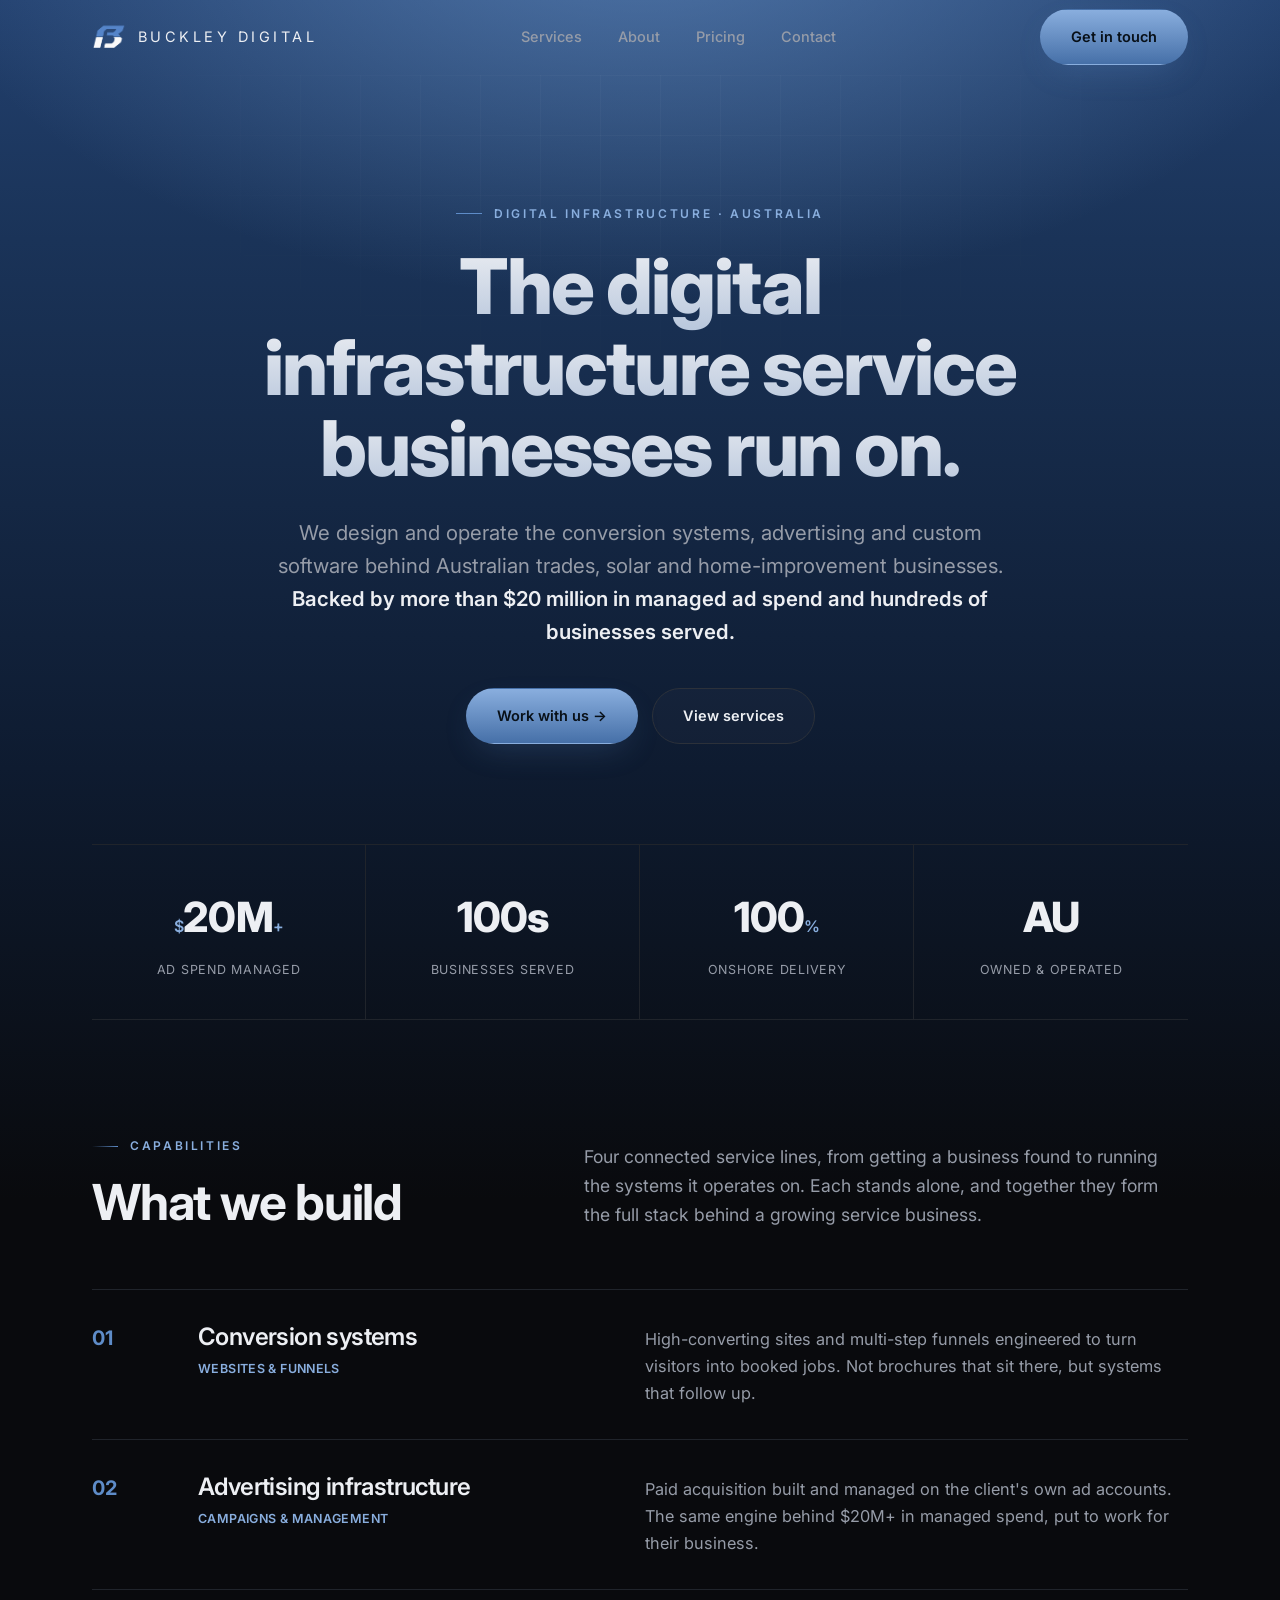
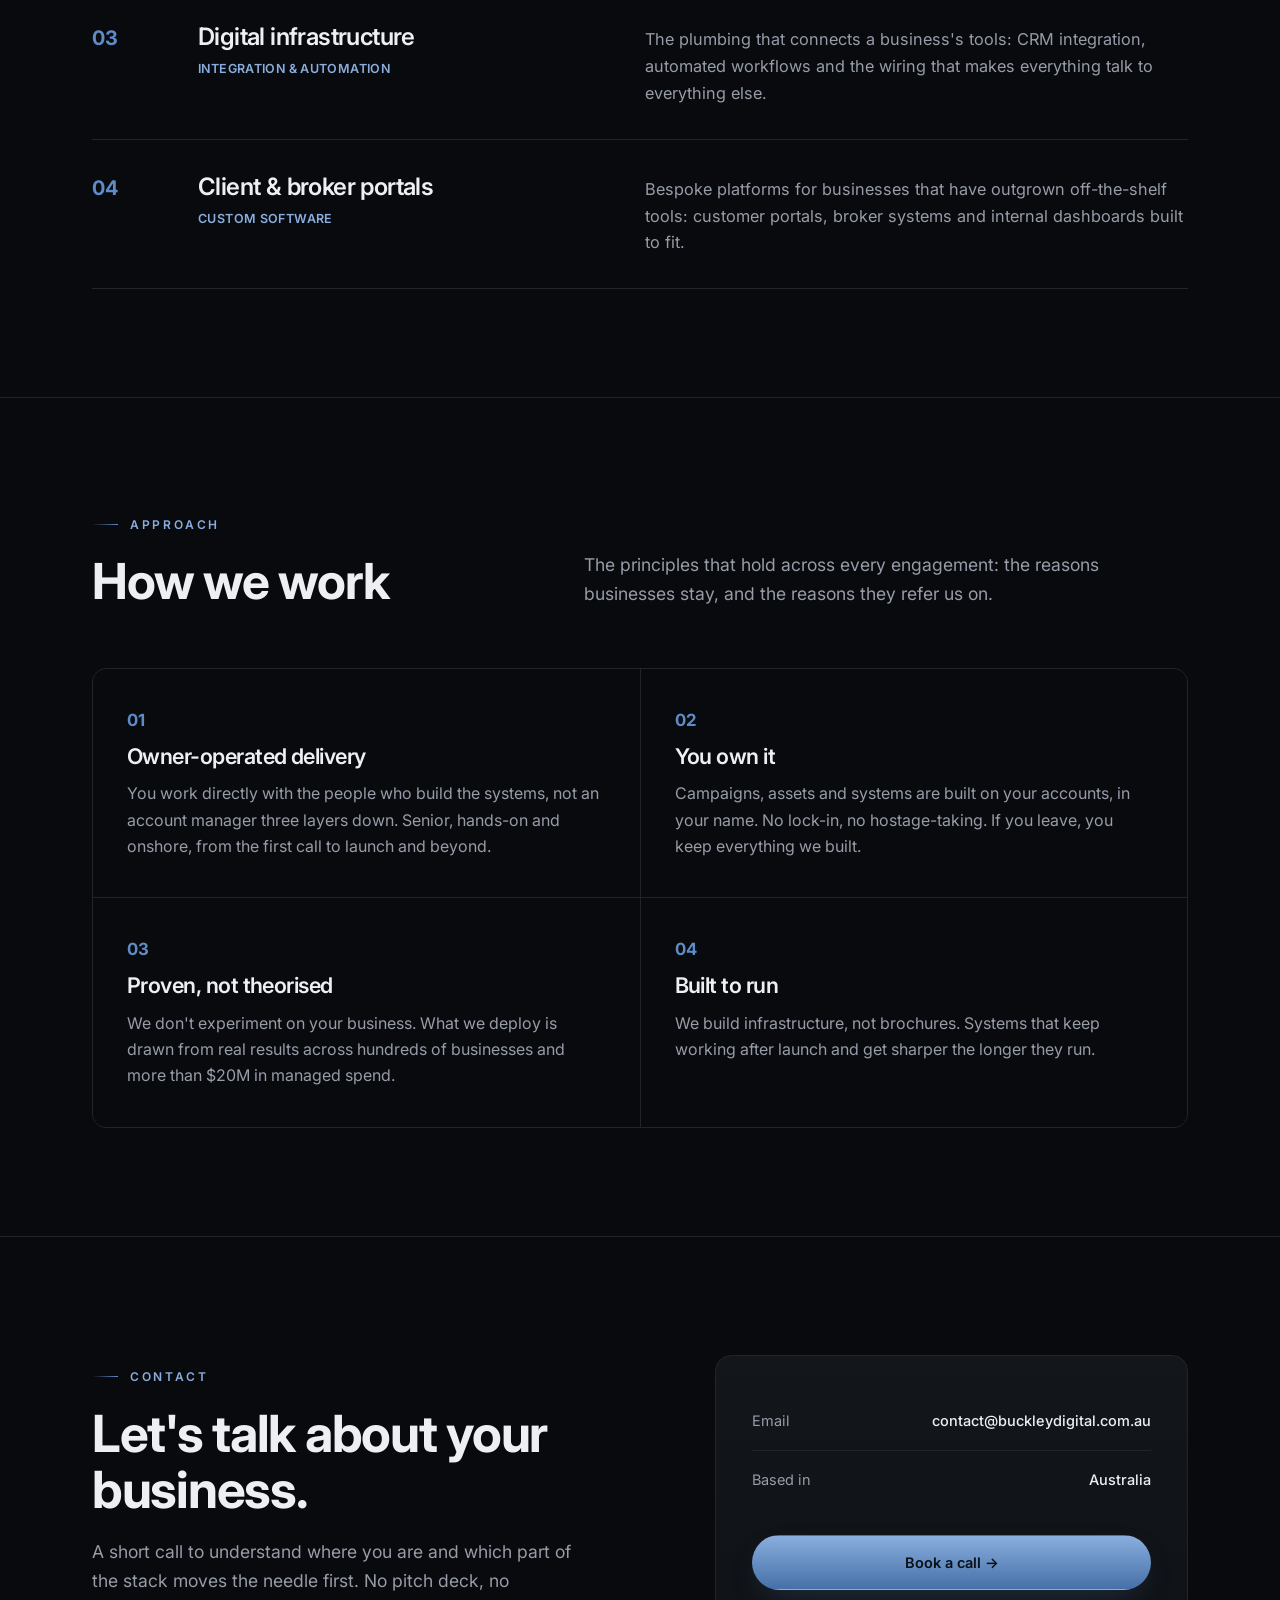
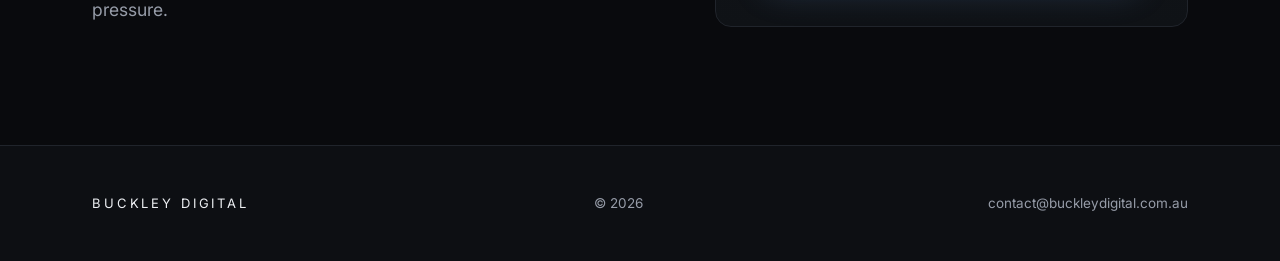
==== index.html @ e3800805 "Add brand logo and favicon, rename index to index.html Wire the uploaded icon into the header brand " ====
<!DOCTYPE html>
<html lang="en-AU">
<head>
<meta charset="UTF-8">
<meta name="viewport" content="width=device-width, initial-scale=1.0">
<title>Buckley Digital · Digital infrastructure for service businesses</title>
<link rel="icon" href="favicon.ico" sizes="32x32">
<link rel="apple-touch-icon" href="buckleydigital-site-icon.png">
<link rel="preconnect" href="https://fonts.googleapis.com">
<link rel="preconnect" href="https://fonts.gstatic.com" crossorigin>
<link href="https://fonts.googleapis.com/css2?family=Inter:wght@400;500;600;700;800&display=swap" rel="stylesheet">
<style>
  :root{
    --bg:#090A0D;
    --bg-2:#0D0F13;
    --panel:#13161B;
    --panel-2:#0F1216;
    --line:#20242B;
    --line-2:#2C313A;
    --ink:#EDEFF3;
    --ink-dim:#969CA8;
    --ink-faint:#5B616C;
    --accent:#5E8CC8;
    --accent-bright:#89AEDE;
    --accent-deep:#4670A8;
    --glow:rgba(94,140,200,.30);
    --max:1160px;
  }
  *{margin:0;padding:0;box-sizing:border-box}
  html{scroll-behavior:smooth}
  body{background:var(--bg);color:var(--ink);font-family:'Inter',system-ui,sans-serif;font-size:16.5px;line-height:1.65;-webkit-font-smoothing:antialiased;overflow-x:hidden;position:relative}
  body::before{content:'';position:absolute;top:0;left:0;right:0;height:1200px;z-index:0;pointer-events:none;background:radial-gradient(ellipse 95% 55% at 50% -8%, rgba(120,165,220,.55), transparent 60%),linear-gradient(180deg,#22406e 0%,#1a3358 20%,#142744 42%,#0e1b30 64%,var(--bg) 100%)}
  .wrap{max-width:var(--max);margin:0 auto;padding:0 32px}
  h1,h2,h3{font-family:'Inter',system-ui,sans-serif;font-weight:700;line-height:1.08;letter-spacing:-.025em}
  a{color:inherit;text-decoration:none}
  .eyebrow{font-size:12px;font-weight:600;letter-spacing:.22em;text-transform:uppercase;color:var(--accent-bright);display:inline-flex;align-items:center;gap:12px}
  .eyebrow::before{content:"";width:26px;height:1px;background:linear-gradient(90deg,transparent,var(--accent));display:inline-block}
  .eyebrow.centred{justify-content:center}
  .eyebrow.centred::before{background:var(--accent)}

  /* buttons */
  .btn{font-family:'Inter';font-size:14.5px;font-weight:600;padding:15px 30px;border-radius:100px;display:inline-flex;align-items:center;gap:9px;transition:.2s;cursor:pointer;border:1px solid transparent;white-space:nowrap}
  .btn-primary{background:linear-gradient(180deg,var(--accent-bright),var(--accent-deep));color:#081018;box-shadow:0 12px 34px -12px var(--glow)}
  .btn-primary:hover{transform:translateY(-2px);box-shadow:0 18px 44px -12px var(--glow)}
  .btn-ghost{border-color:var(--line-2);color:var(--ink);background:rgba(255,255,255,.02)}
  .btn-ghost:hover{border-color:var(--accent);color:var(--accent-bright)}

  /* nav */
  header{position:sticky;top:0;z-index:60;background:transparent;border-bottom:1px solid transparent;isolation:isolate;transition:background .3s ease,border-color .3s ease,backdrop-filter .3s ease}
  header.scrolled{background:linear-gradient(180deg,rgba(94,140,200,.14),rgba(20,24,32,.55));-webkit-backdrop-filter:blur(16px);backdrop-filter:blur(16px);border-bottom:1px solid rgba(94,140,200,.12)}
  .nav{display:flex;align-items:center;justify-content:space-between;height:74px}
  .brand{font-family:'Inter';font-weight:400;font-size:14.5px;letter-spacing:.24em;text-transform:uppercase;display:flex;align-items:center;gap:12px}
  .brand .mk{width:34px;height:34px;flex-shrink:0;display:block}
  .nav-links{display:flex;gap:36px;font-size:14.5px;font-weight:500;color:var(--ink-dim)}
  .nav-links a{transition:.15s;position:relative}
  .nav-links a:hover{color:var(--ink)}
  .nav-right{display:flex;align-items:center;gap:20px}
  .burger{display:none;flex-direction:column;gap:5px;width:26px;height:20px;justify-content:center;background:none;border:none;cursor:pointer;padding:0}
  .burger span{display:block;height:2px;width:100%;background:var(--ink);border-radius:2px;transition:.25s}
  .burger.active span:nth-child(1){transform:translateY(7px) rotate(45deg)}
  .burger.active span:nth-child(2){opacity:0}
  .burger.active span:nth-child(3){transform:translateY(-7px) rotate(-45deg)}
  .mobile-menu{position:fixed;inset:74px 0 auto 0;background:rgba(9,10,13,.98);backdrop-filter:blur(16px);border-bottom:1px solid var(--line);padding:20px 32px 32px;display:flex;flex-direction:column;gap:4px;transform:translateY(-120%);transition:transform .32s cubic-bezier(.4,0,.2,1);z-index:55}
  .mobile-menu.open{transform:translateY(0)}
  .mobile-menu a{padding:16px 0;font-size:18px;font-weight:500;border-bottom:1px solid var(--line);color:var(--ink)}
  .mobile-menu .btn{margin-top:20px;justify-content:center}
  @media(max-width:860px){
    .nav-links,.nav-right .btn{display:none}
    .burger{display:flex}
  }

  /* hero */
  .hero{position:relative;z-index:1;padding:120px 0 100px;text-align:center;overflow:visible}
  .top-gradient{display:none}
  .hero-grid{position:absolute;inset:0;background-image:linear-gradient(rgba(255,255,255,.05) 1px,transparent 1px),linear-gradient(90deg,rgba(255,255,255,.05) 1px,transparent 1px);background-size:60px 60px;opacity:.6;mask-image:radial-gradient(ellipse 70% 60% at 50% 4%,#000,transparent 62%)}
  .hero-inner{position:relative;max-width:900px;margin:0 auto}
  .hero h1{font-size:clamp(2.2rem,6vw,5rem);font-weight:800;margin:24px auto 0;line-height:1.05;max-width:16ch;margin-left:auto;margin-right:auto}
  .hero h1 .g{background:linear-gradient(180deg,var(--ink),#B7C6DC);-webkit-background-clip:text;background-clip:text;-webkit-text-fill-color:transparent}
  .hero p{font-family:'Inter';font-size:clamp(1.05rem,1.9vw,1.28rem);color:var(--ink-dim);margin:28px auto 0;max-width:56ch;line-height:1.6}
  .hero p b{color:var(--ink);font-weight:600}
  .hero-cta{display:flex;flex-wrap:wrap;gap:14px;margin-top:40px;justify-content:center}

  /* stats */
  .stats{position:relative;z-index:1;display:grid;grid-template-columns:repeat(4,1fr);border-top:1px solid var(--line);border-bottom:1px solid var(--line)}
  .stats .s{padding:38px 30px;border-right:1px solid var(--line);text-align:center}
  .stats .s:last-child{border-right:none}
  .stats .n{font-family:'Inter';font-weight:800;font-size:clamp(1.9rem,3.4vw,2.6rem);letter-spacing:-.02em}
  .stats .n .u{color:var(--accent-bright);font-size:1rem;font-weight:600;font-family:'Inter'}
  .stats .l{font-size:12.5px;color:var(--ink-dim);margin-top:8px;letter-spacing:.06em;text-transform:uppercase}
  @media(max-width:820px){.stats{grid-template-columns:1fr 1fr}.stats .s:nth-child(2){border-right:none}.stats .s:nth-child(1),.stats .s:nth-child(2){border-bottom:1px solid var(--line)}}

  /* section */
  .band{position:relative;z-index:1;padding:108px 0;border-bottom:1px solid var(--line)}
  .band-head{display:grid;grid-template-columns:1fr 1.35fr;gap:44px;align-items:end;margin-bottom:60px}
  .band-head h2{font-size:clamp(2.1rem,4.2vw,3.1rem);font-weight:700}
  .band-head p{color:var(--ink-dim);font-size:1.1rem}
  @media(max-width:820px){.band-head{grid-template-columns:1fr;gap:20px;align-items:start}}

  /* capabilities */
  .cap{display:grid;grid-template-columns:76px 1fr 1.3fr;gap:30px;padding:32px 0;border-top:1px solid var(--line);align-items:baseline;transition:.22s}
  .cap:last-child{border-bottom:1px solid var(--line)}
  .cap:hover{background:linear-gradient(90deg,rgba(94,140,200,.06),transparent)}
  .cap .idx{font-family:'Inter';font-size:1.25rem;font-weight:700;color:var(--accent)}
  .cap h3{font-size:1.5rem;font-weight:600}
  .cap .tag{font-family:'Inter';font-size:12.5px;color:var(--accent-bright);font-weight:600;margin-top:9px;letter-spacing:.03em;text-transform:uppercase}
  .cap p{color:var(--ink-dim);font-size:1.02rem}
  @media(max-width:760px){.cap{grid-template-columns:1fr;gap:12px;padding:28px 0}.cap .idx{order:-1;font-size:1.2rem}}

  /* approach 2x2 */
  .principles{display:grid;grid-template-columns:1fr 1fr;gap:1px;background:var(--line);border:1px solid var(--line);border-radius:14px;overflow:hidden}
  .principle{background:var(--bg);padding:38px 34px;transition:.22s}
  .principle:hover{background:var(--panel-2)}
  .principle .pn{font-family:'Inter';color:var(--accent);font-size:1.05rem;font-weight:700}
  .principle h3{font-size:1.35rem;font-weight:600;margin:10px 0 12px}
  .principle p{color:var(--ink-dim);font-size:1rem}
  @media(max-width:760px){.principles{grid-template-columns:1fr}}

  /* contact */
  .contact{position:relative;z-index:1;padding:118px 0}
  .contact-inner{display:grid;grid-template-columns:1.2fr 1fr;gap:56px;align-items:center}
  .contact h2{font-size:clamp(2.2rem,4.4vw,3.2rem);font-weight:700;max-width:15ch}
  .contact p{color:var(--ink-dim);margin-top:20px;max-width:44ch;font-size:1.1rem}
  .contact-card{border:1px solid var(--line);border-radius:16px;background:linear-gradient(180deg,var(--panel),var(--panel-2));padding:36px}
  .contact-card .row{padding:17px 0;border-bottom:1px solid var(--line);display:flex;justify-content:space-between;gap:16px;font-size:14.5px}
  .contact-card .row:last-of-type{border-bottom:none}
  .contact-card .row .k{color:var(--ink-dim)}
  .contact-card .row .v{font-weight:500}
  .contact-card .btn{width:100%;justify-content:center;margin-top:26px}
  @media(max-width:820px){.contact-inner{grid-template-columns:1fr;gap:34px}}

  footer{position:relative;z-index:1;border-top:1px solid var(--line);padding:46px 0;background:var(--bg-2)}
  .foot{display:flex;flex-wrap:wrap;justify-content:space-between;gap:16px;align-items:center;font-size:13.5px;color:var(--ink-dim)}
  .foot .brand{font-size:13px;color:var(--ink);letter-spacing:.22em}

  .reveal{opacity:0;transform:translateY(20px);transition:opacity .7s ease,transform .7s ease}
  .reveal.in{opacity:1;transform:none}
  @media(max-width:600px){.hero{padding:72px 0 68px}.hero-inner{max-width:100%}.band{padding:76px 0}.contact{padding:80px 0}.wrap{padding:0 22px}}
  @media(prefers-reduced-motion:reduce){.reveal{opacity:1;transform:none;transition:none}html{scroll-behavior:auto}}
</style>
</head>
<body>

<header>
  <div class="wrap nav">
    <a href="index.html" class="brand">
      <img class="mk" src="buckleydigital-site-icon.png" alt="" width="34" height="34">
      Buckley Digital
    </a>
    <nav class="nav-links">
      <a href="services.html">Services</a>
      <a href="about.html">About</a>
      <a href="pricing.html">Pricing</a>
      <a href="contact.html">Contact</a>
    </nav>
    <div class="nav-right">
      <a class="btn btn-primary" href="contact.html">Get in touch</a>
      <button class="burger" aria-label="Menu"><span></span><span></span><span></span></button>
    </div>
  </div>
</header>

<div class="mobile-menu">
  <a href="services.html">Services</a>
  <a href="about.html">About</a>
  <a href="pricing.html">Pricing</a>
  <a href="contact.html">Contact</a>
  <a class="btn btn-primary" href="contact.html">Get in touch</a>
</div>

<!-- HERO -->
<section class="hero">
  <div class="top-gradient"></div>
  <div class="hero-grid"></div>
  <div class="wrap">
    <div class="hero-inner">
      <span class="eyebrow centred reveal">Digital infrastructure · Australia</span>
      <h1 class="reveal"><span class="g">The digital infrastructure service businesses run on.</span></h1>
    </div>
    <p class="reveal">We design and operate the conversion systems, advertising and custom software behind Australian trades, solar and home-improvement businesses. <b>Backed by more than $20&nbsp;million in managed ad spend and hundreds of businesses served.</b></p>
    <div class="hero-cta reveal">
      <a class="btn btn-primary" href="contact.html">Work with us →</a>
      <a class="btn btn-ghost" href="services.html">View services</a>
    </div>
  </div>
</section>

<!-- STATS -->
<div class="wrap"><div class="stats reveal">
  <div class="s"><div class="n"><span class="u">$</span>20M<span class="u">+</span></div><div class="l">Ad spend managed</div></div>
  <div class="s"><div class="n">100s</div><div class="l">Businesses served</div></div>
  <div class="s"><div class="n">100<span class="u">%</span></div><div class="l">Onshore delivery</div></div>
  <div class="s"><div class="n">AU</div><div class="l">Owned &amp; operated</div></div>
</div></div>

<!-- CAPABILITIES -->
<section class="band" id="capabilities">
  <div class="wrap">
    <div class="band-head reveal">
      <div><span class="eyebrow">Capabilities</span><h2 style="margin-top:20px">What we build</h2></div>
      <p>Four connected service lines, from getting a business found to running the systems it operates on. Each stands alone, and together they form the full stack behind a growing service business.</p>
    </div>

    <div class="cap reveal"><span class="idx">01</span><div><h3>Conversion systems</h3><div class="tag">Websites &amp; funnels</div></div><p>High-converting sites and multi-step funnels engineered to turn visitors into booked jobs. Not brochures that sit there, but systems that follow up.</p></div>
    <div class="cap reveal"><span class="idx">02</span><div><h3>Advertising infrastructure</h3><div class="tag">Campaigns &amp; management</div></div><p>Paid acquisition built and managed on the client's own ad accounts. The same engine behind $20M+ in managed spend, put to work for their business.</p></div>
    <div class="cap reveal"><span class="idx">03</span><div><h3>Digital infrastructure</h3><div class="tag">Integration &amp; automation</div></div><p>The plumbing that connects a business's tools: CRM integration, automated workflows and the wiring that makes everything talk to everything else.</p></div>
    <div class="cap reveal"><span class="idx">04</span><div><h3>Client &amp; broker portals</h3><div class="tag">Custom software</div></div><p>Bespoke platforms for businesses that have outgrown off-the-shelf tools: customer portals, broker systems and internal dashboards built to fit.</p></div>
  </div>
</section>

<!-- APPROACH -->
<section class="band" id="approach">
  <div class="wrap">
    <div class="band-head reveal">
      <div><span class="eyebrow">Approach</span><h2 style="margin-top:20px">How we work</h2></div>
      <p>The principles that hold across every engagement: the reasons businesses stay, and the reasons they refer us on.</p>
    </div>
    <div class="principles reveal">
      <div class="principle"><div class="pn">01</div><h3>Owner-operated delivery</h3><p>You work directly with the people who build the systems, not an account manager three layers down. Senior, hands-on and onshore, from the first call to launch and beyond.</p></div>
      <div class="principle"><div class="pn">02</div><h3>You own it</h3><p>Campaigns, assets and systems are built on your accounts, in your name. No lock-in, no hostage-taking. If you leave, you keep everything we built.</p></div>
      <div class="principle"><div class="pn">03</div><h3>Proven, not theorised</h3><p>We don't experiment on your business. What we deploy is drawn from real results across hundreds of businesses and more than $20M in managed spend.</p></div>
      <div class="principle"><div class="pn">04</div><h3>Built to run</h3><p>We build infrastructure, not brochures. Systems that keep working after launch and get sharper the longer they run.</p></div>
    </div>
  </div>
</section>

<!-- CONTACT -->
<section class="contact" id="contact">
  <div class="wrap contact-inner">
    <div class="reveal">
      <span class="eyebrow">Contact</span>
      <h2 style="margin-top:20px">Let's talk about your business.</h2>
      <p>A short call to understand where you are and which part of the stack moves the needle first. No pitch deck, no pressure.</p>
    </div>
    <div class="contact-card reveal">
      <div class="row"><span class="k">Email</span><span class="v">contact@buckleydigital.com.au</span></div>
      <div class="row"><span class="k">Based in</span><span class="v">Australia</span></div>
      <a class="btn btn-primary" href="contact.html">Book a call →</a>
    </div>
  </div>
</section>

<footer>
  <div class="wrap foot">
    <div class="brand">Buckley Digital</div>
    <div>© 2026</div>
    <div><a href="mailto:contact@buckleydigital.com.au">contact@buckleydigital.com.au</a></div>
  </div>
</footer>

<script>
  const hdr=document.querySelector('header');
  window.addEventListener('scroll',()=>{hdr.classList.toggle('scrolled',window.scrollY>40)},{passive:true});
  const burger=document.querySelector('.burger');
  const menu=document.querySelector('.mobile-menu');
  burger.addEventListener('click',()=>{burger.classList.toggle('active');menu.classList.toggle('open')});
  menu.querySelectorAll('a').forEach(a=>a.addEventListener('click',()=>{burger.classList.remove('active');menu.classList.remove('open')}));
  const io=new IntersectionObserver((es)=>{es.forEach(e=>{if(e.isIntersecting){e.target.classList.add('in');io.unobserve(e.target)}})},{threshold:.1});
  document.querySelectorAll('.reveal').forEach((el,i)=>{el.style.transitionDelay=(Math.min(i,3)*55)+'ms';io.observe(el)});
</script>
</body>
</html>
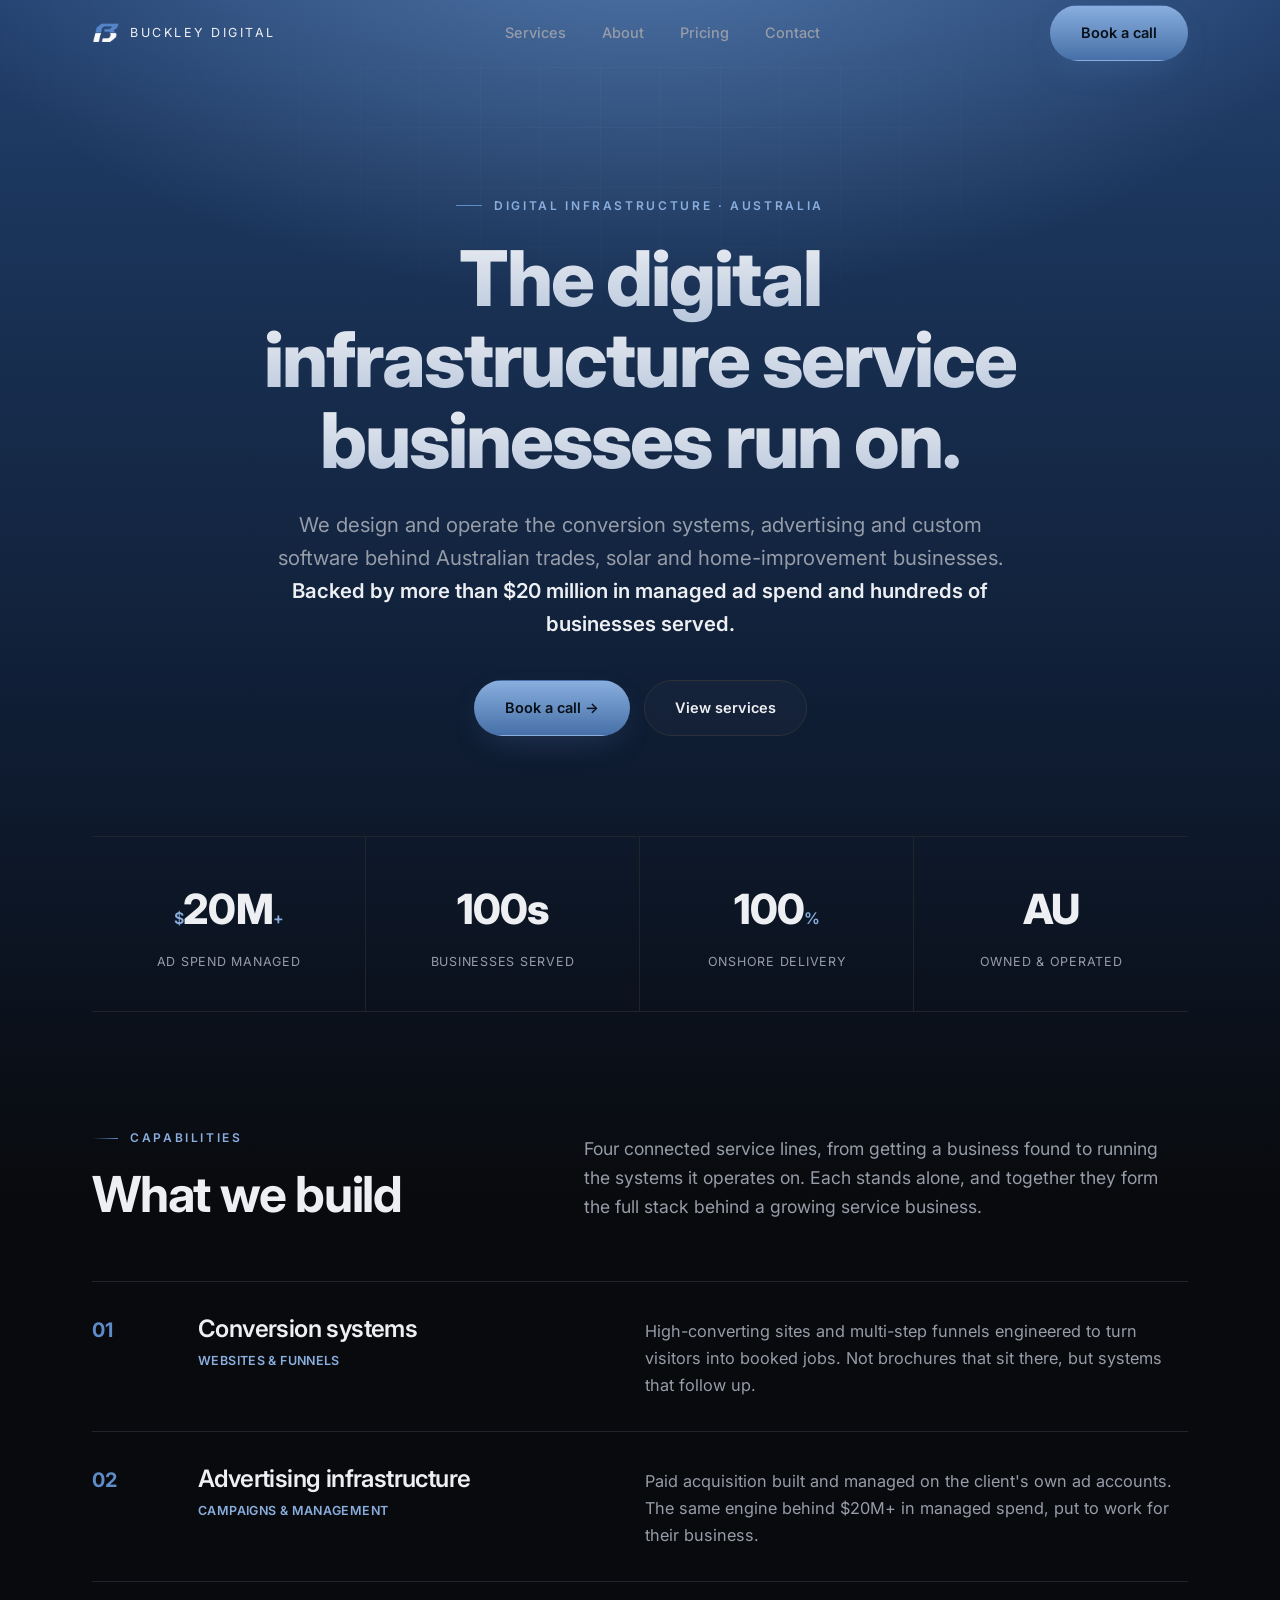
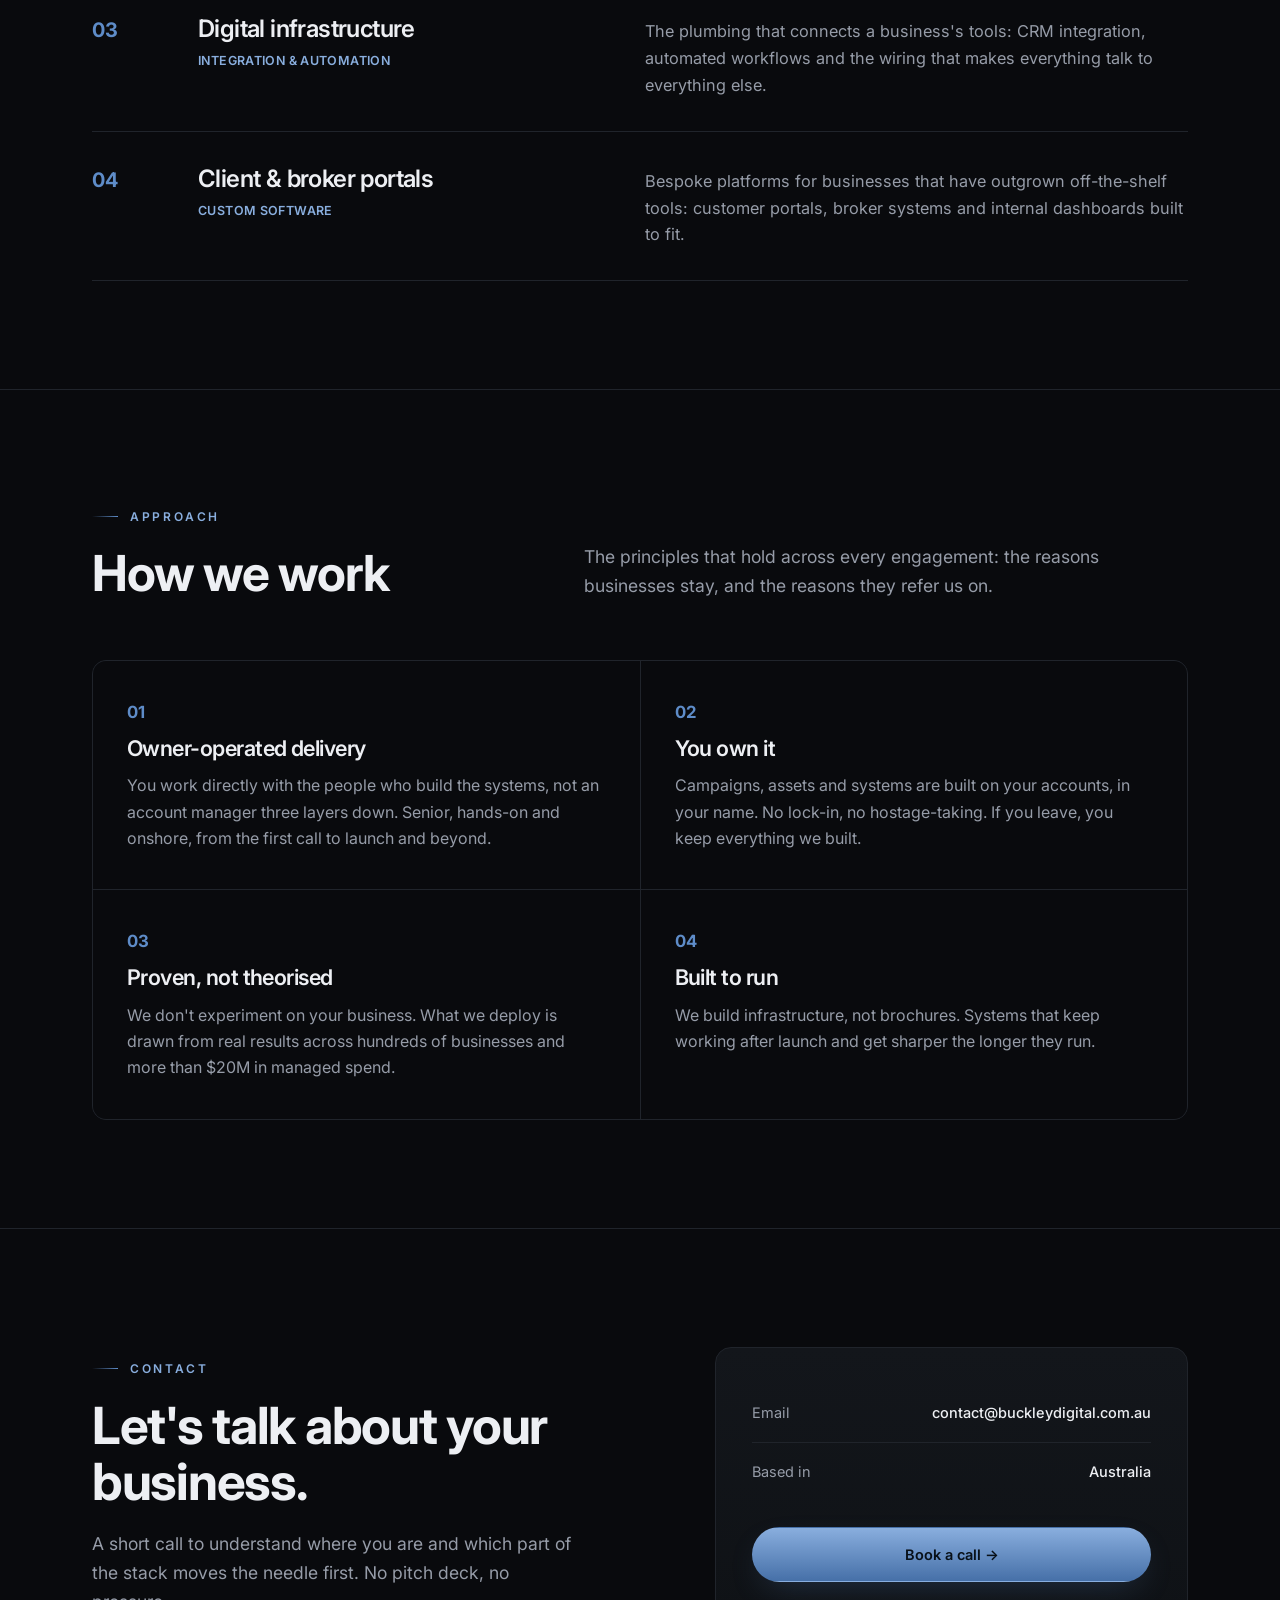
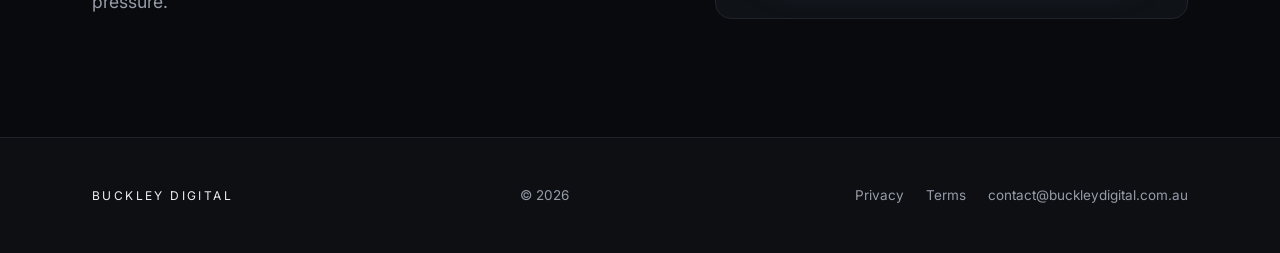
==== commit 6cd13b26: "Add interior pages, legal pages and booking page; fix mobile header Extract the shared stylesheet an" ====
--- a/index.html
+++ b/index.html
@@ -9,141 +9,14 @@
 <link rel="preconnect" href="https://fonts.googleapis.com">
 <link rel="preconnect" href="https://fonts.gstatic.com" crossorigin>
 <link href="https://fonts.googleapis.com/css2?family=Inter:wght@400;500;600;700;800&display=swap" rel="stylesheet">
-<style>
-  :root{
-    --bg:#090A0D;
-    --bg-2:#0D0F13;
-    --panel:#13161B;
-    --panel-2:#0F1216;
-    --line:#20242B;
-    --line-2:#2C313A;
-    --ink:#EDEFF3;
-    --ink-dim:#969CA8;
-    --ink-faint:#5B616C;
-    --accent:#5E8CC8;
-    --accent-bright:#89AEDE;
-    --accent-deep:#4670A8;
-    --glow:rgba(94,140,200,.30);
-    --max:1160px;
-  }
-  *{margin:0;padding:0;box-sizing:border-box}
-  html{scroll-behavior:smooth}
-  body{background:var(--bg);color:var(--ink);font-family:'Inter',system-ui,sans-serif;font-size:16.5px;line-height:1.65;-webkit-font-smoothing:antialiased;overflow-x:hidden;position:relative}
-  body::before{content:'';position:absolute;top:0;left:0;right:0;height:1200px;z-index:0;pointer-events:none;background:radial-gradient(ellipse 95% 55% at 50% -8%, rgba(120,165,220,.55), transparent 60%),linear-gradient(180deg,#22406e 0%,#1a3358 20%,#142744 42%,#0e1b30 64%,var(--bg) 100%)}
-  .wrap{max-width:var(--max);margin:0 auto;padding:0 32px}
-  h1,h2,h3{font-family:'Inter',system-ui,sans-serif;font-weight:700;line-height:1.08;letter-spacing:-.025em}
-  a{color:inherit;text-decoration:none}
-  .eyebrow{font-size:12px;font-weight:600;letter-spacing:.22em;text-transform:uppercase;color:var(--accent-bright);display:inline-flex;align-items:center;gap:12px}
-  .eyebrow::before{content:"";width:26px;height:1px;background:linear-gradient(90deg,transparent,var(--accent));display:inline-block}
-  .eyebrow.centred{justify-content:center}
-  .eyebrow.centred::before{background:var(--accent)}
-
-  /* buttons */
-  .btn{font-family:'Inter';font-size:14.5px;font-weight:600;padding:15px 30px;border-radius:100px;display:inline-flex;align-items:center;gap:9px;transition:.2s;cursor:pointer;border:1px solid transparent;white-space:nowrap}
-  .btn-primary{background:linear-gradient(180deg,var(--accent-bright),var(--accent-deep));color:#081018;box-shadow:0 12px 34px -12px var(--glow)}
-  .btn-primary:hover{transform:translateY(-2px);box-shadow:0 18px 44px -12px var(--glow)}
-  .btn-ghost{border-color:var(--line-2);color:var(--ink);background:rgba(255,255,255,.02)}
-  .btn-ghost:hover{border-color:var(--accent);color:var(--accent-bright)}
-
-  /* nav */
-  header{position:sticky;top:0;z-index:60;background:transparent;border-bottom:1px solid transparent;isolation:isolate;transition:background .3s ease,border-color .3s ease,backdrop-filter .3s ease}
-  header.scrolled{background:linear-gradient(180deg,rgba(94,140,200,.14),rgba(20,24,32,.55));-webkit-backdrop-filter:blur(16px);backdrop-filter:blur(16px);border-bottom:1px solid rgba(94,140,200,.12)}
-  .nav{display:flex;align-items:center;justify-content:space-between;height:74px}
-  .brand{font-family:'Inter';font-weight:400;font-size:14.5px;letter-spacing:.24em;text-transform:uppercase;display:flex;align-items:center;gap:12px}
-  .brand .mk{width:34px;height:34px;flex-shrink:0;display:block}
-  .nav-links{display:flex;gap:36px;font-size:14.5px;font-weight:500;color:var(--ink-dim)}
-  .nav-links a{transition:.15s;position:relative}
-  .nav-links a:hover{color:var(--ink)}
-  .nav-right{display:flex;align-items:center;gap:20px}
-  .burger{display:none;flex-direction:column;gap:5px;width:26px;height:20px;justify-content:center;background:none;border:none;cursor:pointer;padding:0}
-  .burger span{display:block;height:2px;width:100%;background:var(--ink);border-radius:2px;transition:.25s}
-  .burger.active span:nth-child(1){transform:translateY(7px) rotate(45deg)}
-  .burger.active span:nth-child(2){opacity:0}
-  .burger.active span:nth-child(3){transform:translateY(-7px) rotate(-45deg)}
-  .mobile-menu{position:fixed;inset:74px 0 auto 0;background:rgba(9,10,13,.98);backdrop-filter:blur(16px);border-bottom:1px solid var(--line);padding:20px 32px 32px;display:flex;flex-direction:column;gap:4px;transform:translateY(-120%);transition:transform .32s cubic-bezier(.4,0,.2,1);z-index:55}
-  .mobile-menu.open{transform:translateY(0)}
-  .mobile-menu a{padding:16px 0;font-size:18px;font-weight:500;border-bottom:1px solid var(--line);color:var(--ink)}
-  .mobile-menu .btn{margin-top:20px;justify-content:center}
-  @media(max-width:860px){
-    .nav-links,.nav-right .btn{display:none}
-    .burger{display:flex}
-  }
-
-  /* hero */
-  .hero{position:relative;z-index:1;padding:120px 0 100px;text-align:center;overflow:visible}
-  .top-gradient{display:none}
-  .hero-grid{position:absolute;inset:0;background-image:linear-gradient(rgba(255,255,255,.05) 1px,transparent 1px),linear-gradient(90deg,rgba(255,255,255,.05) 1px,transparent 1px);background-size:60px 60px;opacity:.6;mask-image:radial-gradient(ellipse 70% 60% at 50% 4%,#000,transparent 62%)}
-  .hero-inner{position:relative;max-width:900px;margin:0 auto}
-  .hero h1{font-size:clamp(2.2rem,6vw,5rem);font-weight:800;margin:24px auto 0;line-height:1.05;max-width:16ch;margin-left:auto;margin-right:auto}
-  .hero h1 .g{background:linear-gradient(180deg,var(--ink),#B7C6DC);-webkit-background-clip:text;background-clip:text;-webkit-text-fill-color:transparent}
-  .hero p{font-family:'Inter';font-size:clamp(1.05rem,1.9vw,1.28rem);color:var(--ink-dim);margin:28px auto 0;max-width:56ch;line-height:1.6}
-  .hero p b{color:var(--ink);font-weight:600}
-  .hero-cta{display:flex;flex-wrap:wrap;gap:14px;margin-top:40px;justify-content:center}
-
-  /* stats */
-  .stats{position:relative;z-index:1;display:grid;grid-template-columns:repeat(4,1fr);border-top:1px solid var(--line);border-bottom:1px solid var(--line)}
-  .stats .s{padding:38px 30px;border-right:1px solid var(--line);text-align:center}
-  .stats .s:last-child{border-right:none}
-  .stats .n{font-family:'Inter';font-weight:800;font-size:clamp(1.9rem,3.4vw,2.6rem);letter-spacing:-.02em}
-  .stats .n .u{color:var(--accent-bright);font-size:1rem;font-weight:600;font-family:'Inter'}
-  .stats .l{font-size:12.5px;color:var(--ink-dim);margin-top:8px;letter-spacing:.06em;text-transform:uppercase}
-  @media(max-width:820px){.stats{grid-template-columns:1fr 1fr}.stats .s:nth-child(2){border-right:none}.stats .s:nth-child(1),.stats .s:nth-child(2){border-bottom:1px solid var(--line)}}
-
-  /* section */
-  .band{position:relative;z-index:1;padding:108px 0;border-bottom:1px solid var(--line)}
-  .band-head{display:grid;grid-template-columns:1fr 1.35fr;gap:44px;align-items:end;margin-bottom:60px}
-  .band-head h2{font-size:clamp(2.1rem,4.2vw,3.1rem);font-weight:700}
-  .band-head p{color:var(--ink-dim);font-size:1.1rem}
-  @media(max-width:820px){.band-head{grid-template-columns:1fr;gap:20px;align-items:start}}
-
-  /* capabilities */
-  .cap{display:grid;grid-template-columns:76px 1fr 1.3fr;gap:30px;padding:32px 0;border-top:1px solid var(--line);align-items:baseline;transition:.22s}
-  .cap:last-child{border-bottom:1px solid var(--line)}
-  .cap:hover{background:linear-gradient(90deg,rgba(94,140,200,.06),transparent)}
-  .cap .idx{font-family:'Inter';font-size:1.25rem;font-weight:700;color:var(--accent)}
-  .cap h3{font-size:1.5rem;font-weight:600}
-  .cap .tag{font-family:'Inter';font-size:12.5px;color:var(--accent-bright);font-weight:600;margin-top:9px;letter-spacing:.03em;text-transform:uppercase}
-  .cap p{color:var(--ink-dim);font-size:1.02rem}
-  @media(max-width:760px){.cap{grid-template-columns:1fr;gap:12px;padding:28px 0}.cap .idx{order:-1;font-size:1.2rem}}
-
-  /* approach 2x2 */
-  .principles{display:grid;grid-template-columns:1fr 1fr;gap:1px;background:var(--line);border:1px solid var(--line);border-radius:14px;overflow:hidden}
-  .principle{background:var(--bg);padding:38px 34px;transition:.22s}
-  .principle:hover{background:var(--panel-2)}
-  .principle .pn{font-family:'Inter';color:var(--accent);font-size:1.05rem;font-weight:700}
-  .principle h3{font-size:1.35rem;font-weight:600;margin:10px 0 12px}
-  .principle p{color:var(--ink-dim);font-size:1rem}
-  @media(max-width:760px){.principles{grid-template-columns:1fr}}
-
-  /* contact */
-  .contact{position:relative;z-index:1;padding:118px 0}
-  .contact-inner{display:grid;grid-template-columns:1.2fr 1fr;gap:56px;align-items:center}
-  .contact h2{font-size:clamp(2.2rem,4.4vw,3.2rem);font-weight:700;max-width:15ch}
-  .contact p{color:var(--ink-dim);margin-top:20px;max-width:44ch;font-size:1.1rem}
-  .contact-card{border:1px solid var(--line);border-radius:16px;background:linear-gradient(180deg,var(--panel),var(--panel-2));padding:36px}
-  .contact-card .row{padding:17px 0;border-bottom:1px solid var(--line);display:flex;justify-content:space-between;gap:16px;font-size:14.5px}
-  .contact-card .row:last-of-type{border-bottom:none}
-  .contact-card .row .k{color:var(--ink-dim)}
-  .contact-card .row .v{font-weight:500}
-  .contact-card .btn{width:100%;justify-content:center;margin-top:26px}
-  @media(max-width:820px){.contact-inner{grid-template-columns:1fr;gap:34px}}
-
-  footer{position:relative;z-index:1;border-top:1px solid var(--line);padding:46px 0;background:var(--bg-2)}
-  .foot{display:flex;flex-wrap:wrap;justify-content:space-between;gap:16px;align-items:center;font-size:13.5px;color:var(--ink-dim)}
-  .foot .brand{font-size:13px;color:var(--ink);letter-spacing:.22em}
-
-  .reveal{opacity:0;transform:translateY(20px);transition:opacity .7s ease,transform .7s ease}
-  .reveal.in{opacity:1;transform:none}
-  @media(max-width:600px){.hero{padding:72px 0 68px}.hero-inner{max-width:100%}.band{padding:76px 0}.contact{padding:80px 0}.wrap{padding:0 22px}}
-  @media(prefers-reduced-motion:reduce){.reveal{opacity:1;transform:none;transition:none}html{scroll-behavior:auto}}
-</style>
+<link rel="stylesheet" href="styles.css">
 </head>
 <body>
 
 <header>
   <div class="wrap nav">
     <a href="index.html" class="brand">
-      <img class="mk" src="buckleydigital-site-icon.png" alt="" width="34" height="34">
+      <img class="mk" src="buckleydigital-site-icon.png" alt="" width="28" height="28">
       Buckley Digital
     </a>
     <nav class="nav-links">
@@ -153,7 +26,7 @@
       <a href="contact.html">Contact</a>
     </nav>
     <div class="nav-right">
-      <a class="btn btn-primary" href="contact.html">Get in touch</a>
+      <a class="btn btn-primary" href="book.html">Book a call</a>
       <button class="burger" aria-label="Menu"><span></span><span></span><span></span></button>
     </div>
   </div>
@@ -164,7 +37,7 @@
   <a href="about.html">About</a>
   <a href="pricing.html">Pricing</a>
   <a href="contact.html">Contact</a>
-  <a class="btn btn-primary" href="contact.html">Get in touch</a>
+  <a class="btn btn-primary" href="book.html">Book a call</a>
 </div>
 
 <!-- HERO -->
@@ -178,7 +51,7 @@
     </div>
     <p class="reveal">We design and operate the conversion systems, advertising and custom software behind Australian trades, solar and home-improvement businesses. <b>Backed by more than $20&nbsp;million in managed ad spend and hundreds of businesses served.</b></p>
     <div class="hero-cta reveal">
-      <a class="btn btn-primary" href="contact.html">Work with us →</a>
+      <a class="btn btn-primary" href="book.html">Book a call →</a>
       <a class="btn btn-ghost" href="services.html">View services</a>
     </div>
   </div>
@@ -234,7 +107,7 @@
     <div class="contact-card reveal">
       <div class="row"><span class="k">Email</span><span class="v">contact@buckleydigital.com.au</span></div>
       <div class="row"><span class="k">Based in</span><span class="v">Australia</span></div>
-      <a class="btn btn-primary" href="contact.html">Book a call →</a>
+      <a class="btn btn-primary" href="book.html">Book a call →</a>
     </div>
   </div>
 </section>
@@ -243,19 +116,14 @@
   <div class="wrap foot">
     <div class="brand">Buckley Digital</div>
     <div>© 2026</div>
-    <div><a href="mailto:contact@buckleydigital.com.au">contact@buckleydigital.com.au</a></div>
+    <div class="foot-legal">
+      <a href="privacy.html">Privacy</a>
+      <a href="terms.html">Terms</a>
+      <a href="mailto:contact@buckleydigital.com.au">contact@buckleydigital.com.au</a>
+    </div>
   </div>
 </footer>
 
-<script>
-  const hdr=document.querySelector('header');
-  window.addEventListener('scroll',()=>{hdr.classList.toggle('scrolled',window.scrollY>40)},{passive:true});
-  const burger=document.querySelector('.burger');
-  const menu=document.querySelector('.mobile-menu');
-  burger.addEventListener('click',()=>{burger.classList.toggle('active');menu.classList.toggle('open')});
-  menu.querySelectorAll('a').forEach(a=>a.addEventListener('click',()=>{burger.classList.remove('active');menu.classList.remove('open')}));
-  const io=new IntersectionObserver((es)=>{es.forEach(e=>{if(e.isIntersecting){e.target.classList.add('in');io.unobserve(e.target)}})},{threshold:.1});
-  document.querySelectorAll('.reveal').forEach((el,i)=>{el.style.transitionDelay=(Math.min(i,3)*55)+'ms';io.observe(el)});
-</script>
+<script src="site.js" defer></script>
 </body>
 </html>
--- a/styles.css
+++ b/styles.css
@@ -0,0 +1,185 @@
+  :root{
+    --bg:#090A0D;
+    --bg-2:#0D0F13;
+    --panel:#13161B;
+    --panel-2:#0F1216;
+    --line:#20242B;
+    --line-2:#2C313A;
+    --ink:#EDEFF3;
+    --ink-dim:#969CA8;
+    --ink-faint:#5B616C;
+    --accent:#5E8CC8;
+    --accent-bright:#89AEDE;
+    --accent-deep:#4670A8;
+    --glow:rgba(94,140,200,.30);
+    --max:1160px;
+    --nav-h:66px;
+  }
+  *{margin:0;padding:0;box-sizing:border-box}
+  html{scroll-behavior:smooth}
+  body{background:var(--bg);color:var(--ink);font-family:'Inter',system-ui,sans-serif;font-size:16.5px;line-height:1.65;-webkit-font-smoothing:antialiased;overflow-x:hidden;position:relative}
+  body::before{content:'';position:absolute;top:0;left:0;right:0;height:1200px;z-index:0;pointer-events:none;background:radial-gradient(ellipse 95% 55% at 50% -8%, rgba(120,165,220,.55), transparent 60%),linear-gradient(180deg,#22406e 0%,#1a3358 20%,#142744 42%,#0e1b30 64%,var(--bg) 100%)}
+  .wrap{max-width:var(--max);margin:0 auto;padding:0 32px}
+  h1,h2,h3{font-family:'Inter',system-ui,sans-serif;font-weight:700;line-height:1.08;letter-spacing:-.025em}
+  a{color:inherit;text-decoration:none}
+  .eyebrow{font-size:12px;font-weight:600;letter-spacing:.22em;text-transform:uppercase;color:var(--accent-bright);display:inline-flex;align-items:center;gap:12px}
+  .eyebrow::before{content:"";width:26px;height:1px;background:linear-gradient(90deg,transparent,var(--accent));display:inline-block}
+  .eyebrow.centred{justify-content:center}
+  .eyebrow.centred::before{background:var(--accent)}
+
+  /* buttons */
+  .btn{font-family:'Inter';font-size:14.5px;font-weight:600;padding:15px 30px;border-radius:100px;display:inline-flex;align-items:center;gap:9px;transition:.2s;cursor:pointer;border:1px solid transparent;white-space:nowrap}
+  .btn-primary{background:linear-gradient(180deg,var(--accent-bright),var(--accent-deep));color:#081018;box-shadow:0 12px 34px -12px var(--glow)}
+  .btn-primary:hover{transform:translateY(-2px);box-shadow:0 18px 44px -12px var(--glow)}
+  .btn-ghost{border-color:var(--line-2);color:var(--ink);background:rgba(255,255,255,.02)}
+  .btn-ghost:hover{border-color:var(--accent);color:var(--accent-bright)}
+
+  /* nav */
+  header{position:sticky;top:0;z-index:60;width:100%;background:transparent;border-bottom:1px solid transparent;isolation:isolate;padding-top:env(safe-area-inset-top,0px);transform:translateZ(0);will-change:background;transition:background .3s ease,border-color .3s ease,backdrop-filter .3s ease}
+  header.scrolled{background:linear-gradient(180deg,rgba(94,140,200,.14),rgba(20,24,32,.55));-webkit-backdrop-filter:blur(16px);backdrop-filter:blur(16px);border-bottom:1px solid rgba(94,140,200,.12)}
+  .nav{display:flex;align-items:center;justify-content:space-between;min-height:var(--nav-h);gap:16px}
+  .brand{font-family:'Inter';font-weight:400;font-size:12.5px;letter-spacing:.2em;text-transform:uppercase;display:flex;align-items:center;gap:10px;white-space:nowrap;min-width:0}
+  .brand .mk{width:28px;height:28px;flex-shrink:0;display:block}
+  .nav-links{display:flex;gap:36px;font-size:14.5px;font-weight:500;color:var(--ink-dim)}
+  .nav-links a{transition:.15s;position:relative}
+  .nav-links a:hover{color:var(--ink)}
+  .nav-right{display:flex;align-items:center;gap:20px}
+  .burger{display:none;flex-shrink:0;flex-direction:column;gap:5px;width:26px;height:20px;justify-content:center;background:none;border:none;cursor:pointer;padding:0}
+  .burger span{display:block;height:2px;width:100%;background:var(--ink);border-radius:2px;transition:.25s}
+  .burger.active span:nth-child(1){transform:translateY(7px) rotate(45deg)}
+  .burger.active span:nth-child(2){opacity:0}
+  .burger.active span:nth-child(3){transform:translateY(-7px) rotate(-45deg)}
+  .mobile-menu{position:fixed;top:calc(var(--nav-h) + env(safe-area-inset-top,0px));left:0;right:0;bottom:auto;background:rgba(9,10,13,.98);backdrop-filter:blur(16px);border-bottom:1px solid var(--line);padding:20px 32px 32px;display:flex;flex-direction:column;gap:4px;transform:translateY(-120%);transition:transform .32s cubic-bezier(.4,0,.2,1);z-index:55}
+  .mobile-menu.open{transform:translateY(0)}
+  .mobile-menu a{padding:16px 0;font-size:18px;font-weight:500;border-bottom:1px solid var(--line);color:var(--ink)}
+  .mobile-menu .btn{margin-top:20px;justify-content:center}
+  @media(max-width:860px){
+    :root{--nav-h:58px}
+    .nav-links,.nav-right .btn{display:none}
+    .burger{display:flex}
+    .brand{font-size:11.5px;letter-spacing:.18em;gap:9px}
+    .brand .mk{width:26px;height:26px}
+  }
+
+  /* hero */
+  .hero{position:relative;z-index:1;padding:120px 0 100px;text-align:center;overflow:visible}
+  .top-gradient{display:none}
+  .hero-grid{position:absolute;inset:0;background-image:linear-gradient(rgba(255,255,255,.05) 1px,transparent 1px),linear-gradient(90deg,rgba(255,255,255,.05) 1px,transparent 1px);background-size:60px 60px;opacity:.6;mask-image:radial-gradient(ellipse 70% 60% at 50% 4%,#000,transparent 62%)}
+  .hero-inner{position:relative;max-width:900px;margin:0 auto}
+  .hero h1{font-size:clamp(2.2rem,6vw,5rem);font-weight:800;margin:24px auto 0;line-height:1.05;max-width:16ch;margin-left:auto;margin-right:auto}
+  .hero h1 .g{background:linear-gradient(180deg,var(--ink),#B7C6DC);-webkit-background-clip:text;background-clip:text;-webkit-text-fill-color:transparent}
+  .hero p{font-family:'Inter';font-size:clamp(1.05rem,1.9vw,1.28rem);color:var(--ink-dim);margin:28px auto 0;max-width:56ch;line-height:1.6}
+  .hero p b{color:var(--ink);font-weight:600}
+  .hero-cta{display:flex;flex-wrap:wrap;gap:14px;margin-top:40px;justify-content:center}
+
+  /* stats */
+  .stats{position:relative;z-index:1;display:grid;grid-template-columns:repeat(4,1fr);border-top:1px solid var(--line);border-bottom:1px solid var(--line)}
+  .stats .s{padding:38px 30px;border-right:1px solid var(--line);text-align:center}
+  .stats .s:last-child{border-right:none}
+  .stats .n{font-family:'Inter';font-weight:800;font-size:clamp(1.9rem,3.4vw,2.6rem);letter-spacing:-.02em}
+  .stats .n .u{color:var(--accent-bright);font-size:1rem;font-weight:600;font-family:'Inter'}
+  .stats .l{font-size:12.5px;color:var(--ink-dim);margin-top:8px;letter-spacing:.06em;text-transform:uppercase}
+  @media(max-width:820px){.stats{grid-template-columns:1fr 1fr}.stats .s:nth-child(2){border-right:none}.stats .s:nth-child(1),.stats .s:nth-child(2){border-bottom:1px solid var(--line)}}
+
+  /* section */
+  .band{position:relative;z-index:1;padding:108px 0;border-bottom:1px solid var(--line)}
+  .band-head{display:grid;grid-template-columns:1fr 1.35fr;gap:44px;align-items:end;margin-bottom:60px}
+  .band-head h2{font-size:clamp(2.1rem,4.2vw,3.1rem);font-weight:700}
+  .band-head p{color:var(--ink-dim);font-size:1.1rem}
+  @media(max-width:820px){.band-head{grid-template-columns:1fr;gap:20px;align-items:start}}
+
+  /* capabilities */
+  .cap{display:grid;grid-template-columns:76px 1fr 1.3fr;gap:30px;padding:32px 0;border-top:1px solid var(--line);align-items:baseline;transition:.22s}
+  .cap:last-child{border-bottom:1px solid var(--line)}
+  .cap:hover{background:linear-gradient(90deg,rgba(94,140,200,.06),transparent)}
+  .cap .idx{font-family:'Inter';font-size:1.25rem;font-weight:700;color:var(--accent)}
+  .cap h3{font-size:1.5rem;font-weight:600}
+  .cap .tag{font-family:'Inter';font-size:12.5px;color:var(--accent-bright);font-weight:600;margin-top:9px;letter-spacing:.03em;text-transform:uppercase}
+  .cap p{color:var(--ink-dim);font-size:1.02rem}
+  @media(max-width:760px){.cap{grid-template-columns:1fr;gap:12px;padding:28px 0}.cap .idx{order:-1;font-size:1.2rem}}
+
+  /* approach 2x2 */
+  .principles{display:grid;grid-template-columns:1fr 1fr;gap:1px;background:var(--line);border:1px solid var(--line);border-radius:14px;overflow:hidden}
+  .principle{background:var(--bg);padding:38px 34px;transition:.22s}
+  .principle:hover{background:var(--panel-2)}
+  .principle .pn{font-family:'Inter';color:var(--accent);font-size:1.05rem;font-weight:700}
+  .principle h3{font-size:1.35rem;font-weight:600;margin:10px 0 12px}
+  .principle p{color:var(--ink-dim);font-size:1rem}
+  @media(max-width:760px){.principles{grid-template-columns:1fr}}
+
+  /* contact */
+  .contact{position:relative;z-index:1;padding:118px 0}
+  .contact-inner{display:grid;grid-template-columns:1.2fr 1fr;gap:56px;align-items:center}
+  .contact h2{font-size:clamp(2.2rem,4.4vw,3.2rem);font-weight:700;max-width:15ch}
+  .contact p{color:var(--ink-dim);margin-top:20px;max-width:44ch;font-size:1.1rem}
+  .contact-card{border:1px solid var(--line);border-radius:16px;background:linear-gradient(180deg,var(--panel),var(--panel-2));padding:36px}
+  .contact-card .row{padding:17px 0;border-bottom:1px solid var(--line);display:flex;justify-content:space-between;gap:16px;font-size:14.5px}
+  .contact-card .row:last-of-type{border-bottom:none}
+  .contact-card .row .k{color:var(--ink-dim)}
+  .contact-card .row .v{font-weight:500}
+  .contact-card .btn{width:100%;justify-content:center;margin-top:26px}
+  @media(max-width:820px){.contact-inner{grid-template-columns:1fr;gap:34px}}
+
+  footer{position:relative;z-index:1;border-top:1px solid var(--line);padding:46px 0;background:var(--bg-2)}
+  .foot{display:flex;flex-wrap:wrap;justify-content:space-between;gap:16px;align-items:center;font-size:13.5px;color:var(--ink-dim)}
+  .foot .brand{font-size:12px;color:var(--ink);letter-spacing:.2em}
+
+  .reveal{opacity:0;transform:translateY(20px);transition:opacity .7s ease,transform .7s ease}
+  .reveal.in{opacity:1;transform:none}
+  @media(max-width:600px){.hero{padding:72px 0 68px}.hero-inner{max-width:100%}.band{padding:76px 0}.contact{padding:80px 0}.wrap{padding:0 22px}}
+  @media(prefers-reduced-motion:reduce){.reveal{opacity:1;transform:none;transition:none}html{scroll-behavior:auto}}
+
+  /* --- interior pages --- */
+  .page-hero{position:relative;z-index:1;padding:84px 0 66px;border-bottom:1px solid var(--line)}
+  .page-hero .hero-grid{opacity:.35}
+  .page-hero h1{font-size:clamp(2.1rem,5vw,3.6rem);font-weight:800;margin-top:22px;max-width:18ch}
+  .page-hero h1 .g{background:linear-gradient(180deg,var(--ink),#B7C6DC);-webkit-background-clip:text;background-clip:text;-webkit-text-fill-color:transparent}
+  .page-hero p{color:var(--ink-dim);font-size:clamp(1.02rem,1.7vw,1.18rem);margin-top:22px;max-width:58ch}
+  .nav-links a.active,.mobile-menu a.active{color:var(--accent-bright)}
+
+  /* service detail */
+  .svc{display:grid;grid-template-columns:1fr 1.25fr;gap:44px;padding:52px 0;border-top:1px solid var(--line)}
+  .svc:last-child{border-bottom:1px solid var(--line)}
+  .svc .pn{font-family:'Inter';color:var(--accent);font-size:1.05rem;font-weight:700}
+  .svc h2{font-size:clamp(1.6rem,2.8vw,2.1rem);font-weight:700;margin:10px 0 14px}
+  .svc .lead{color:var(--ink-dim);font-size:1.05rem}
+  .list{list-style:none;display:grid;gap:13px}
+  .list li{position:relative;padding-left:26px;color:var(--ink-dim);font-size:1rem}
+  .list li::before{content:'';position:absolute;left:2px;top:.62em;width:9px;height:9px;border:1px solid var(--accent);border-radius:2px;transform:rotate(45deg)}
+  .list li b{color:var(--ink);font-weight:600}
+  @media(max-width:820px){.svc{grid-template-columns:1fr;gap:20px;padding:40px 0}}
+
+  /* cards / engagement models */
+  .cards{display:grid;grid-template-columns:repeat(3,1fr);gap:22px}
+  .card{border:1px solid var(--line);border-radius:16px;background:linear-gradient(180deg,var(--panel),var(--panel-2));padding:34px 30px;display:flex;flex-direction:column;gap:14px;transition:.22s}
+  .card:hover{border-color:var(--line-2);transform:translateY(-3px)}
+  .card h3{font-size:1.3rem;font-weight:600}
+  .card .kicker{font-size:12px;font-weight:600;letter-spacing:.18em;text-transform:uppercase;color:var(--accent-bright)}
+  .card p{color:var(--ink-dim);font-size:1rem}
+  @media(max-width:900px){.cards{grid-template-columns:1fr}}
+
+  /* numbered steps */
+  .steps{display:grid;grid-template-columns:repeat(3,1fr);gap:1px;background:var(--line);border:1px solid var(--line);border-radius:14px;overflow:hidden}
+  .step{background:var(--bg);padding:34px 30px}
+  .step .pn{font-family:'Inter';color:var(--accent);font-size:1.05rem;font-weight:700}
+  .step h3{font-size:1.2rem;font-weight:600;margin:10px 0 10px}
+  .step p{color:var(--ink-dim);font-size:.99rem}
+  @media(max-width:900px){.steps{grid-template-columns:1fr}}
+
+  /* long-form / legal prose */
+  .prose{max-width:74ch;margin:0 auto}
+  .prose h2{font-size:1.45rem;font-weight:700;margin:52px 0 16px;scroll-margin-top:96px}
+  .prose h2:first-of-type{margin-top:0}
+  .prose h3{font-size:1.1rem;font-weight:600;margin:28px 0 10px;color:var(--ink)}
+  .prose p{color:var(--ink-dim);margin-bottom:16px}
+  .prose ul{list-style:none;display:grid;gap:11px;margin:0 0 18px}
+  .prose li{position:relative;padding-left:24px;color:var(--ink-dim)}
+  .prose li::before{content:'';position:absolute;left:3px;top:.68em;width:6px;height:6px;background:var(--accent);border-radius:50%}
+  .prose a{color:var(--accent-bright);text-decoration:underline;text-underline-offset:3px}
+  .prose a:hover{color:var(--ink)}
+  .prose b,.prose strong{color:var(--ink);font-weight:600}
+  .meta{font-size:13.5px;color:var(--ink-faint);letter-spacing:.04em;text-transform:uppercase}
+  .callout{border:1px solid var(--line);border-left:2px solid var(--accent);border-radius:10px;background:var(--panel-2);padding:22px 24px;margin:26px 0}
+  .callout p:last-child{margin-bottom:0}
+  .foot-legal{display:flex;gap:22px;flex-wrap:wrap}
+  .foot-legal a:hover{color:var(--ink)}
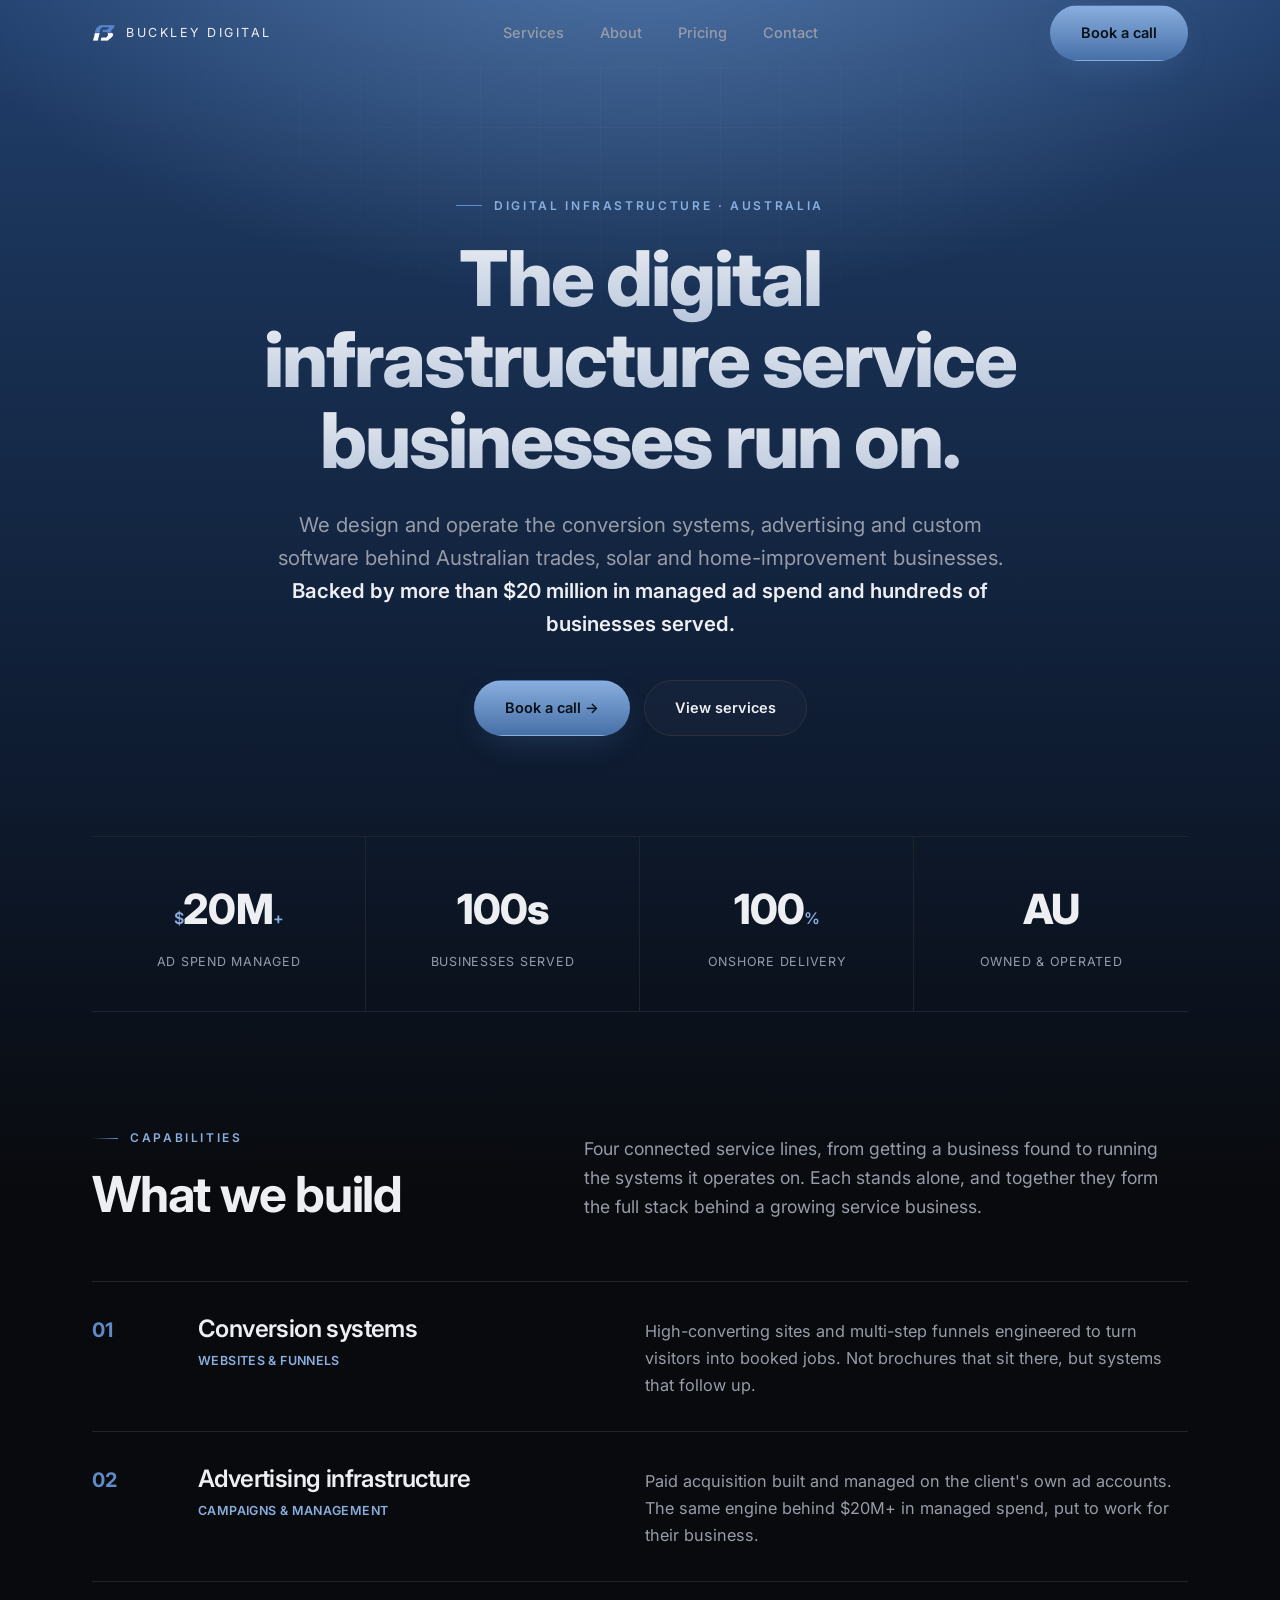
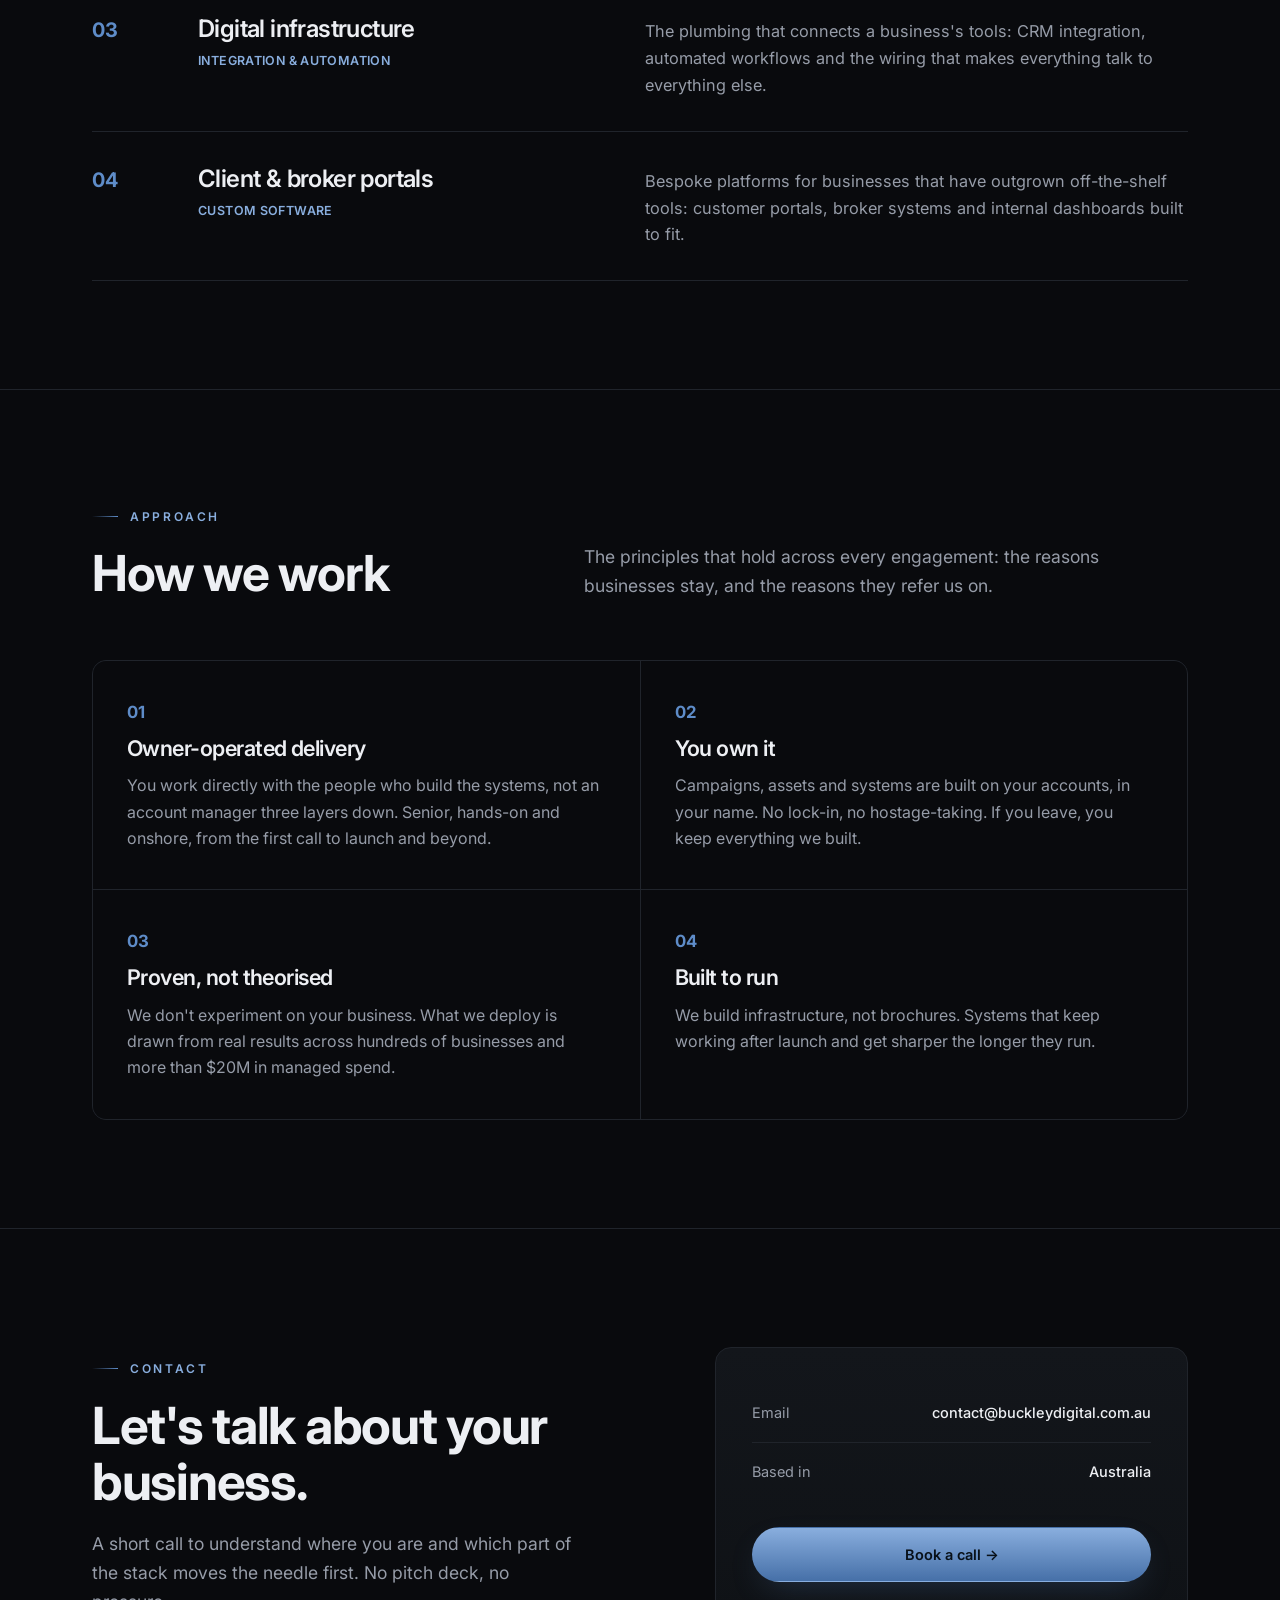
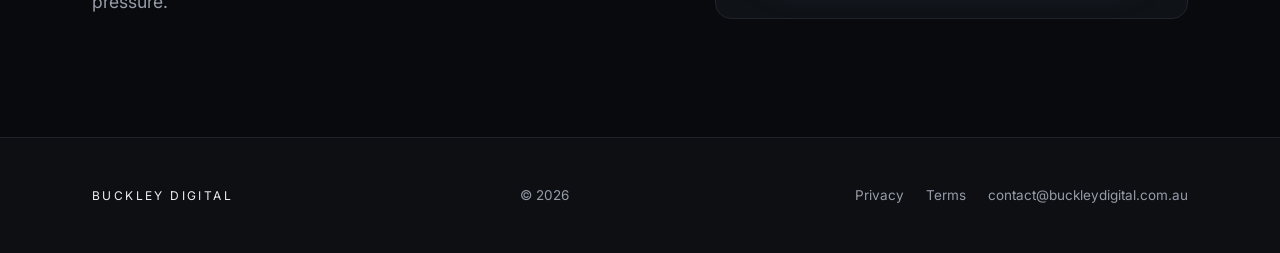
==== commit 07771fd3: "Fix sticky header on mobile and reduce brand mark size body carried overflow-x:hidden. Per CSS overf" ====
--- a/index.html
+++ b/index.html
@@ -16,7 +16,7 @@
 <header>
   <div class="wrap nav">
     <a href="index.html" class="brand">
-      <img class="mk" src="buckleydigital-site-icon.png" alt="" width="28" height="28">
+      <img class="mk" src="buckleydigital-site-icon.png" alt="" width="24" height="24">
       Buckley Digital
     </a>
     <nav class="nav-links">
--- a/styles.css
+++ b/styles.css
@@ -17,7 +17,8 @@
   }
   *{margin:0;padding:0;box-sizing:border-box}
   html{scroll-behavior:smooth}
-  body{background:var(--bg);color:var(--ink);font-family:'Inter',system-ui,sans-serif;font-size:16.5px;line-height:1.65;-webkit-font-smoothing:antialiased;overflow-x:hidden;position:relative}
+  html{overflow-x:hidden;overflow-x:clip}
+  body{background:var(--bg);color:var(--ink);font-family:'Inter',system-ui,sans-serif;font-size:16.5px;line-height:1.65;-webkit-font-smoothing:antialiased;overflow-x:clip;position:relative}
   body::before{content:'';position:absolute;top:0;left:0;right:0;height:1200px;z-index:0;pointer-events:none;background:radial-gradient(ellipse 95% 55% at 50% -8%, rgba(120,165,220,.55), transparent 60%),linear-gradient(180deg,#22406e 0%,#1a3358 20%,#142744 42%,#0e1b30 64%,var(--bg) 100%)}
   .wrap{max-width:var(--max);margin:0 auto;padding:0 32px}
   h1,h2,h3{font-family:'Inter',system-ui,sans-serif;font-weight:700;line-height:1.08;letter-spacing:-.025em}
@@ -35,11 +36,11 @@
   .btn-ghost:hover{border-color:var(--accent);color:var(--accent-bright)}
 
   /* nav */
-  header{position:sticky;top:0;z-index:60;width:100%;background:transparent;border-bottom:1px solid transparent;isolation:isolate;padding-top:env(safe-area-inset-top,0px);transform:translateZ(0);will-change:background;transition:background .3s ease,border-color .3s ease,backdrop-filter .3s ease}
+  header{position:sticky;position:-webkit-sticky;top:0;z-index:60;width:100%;background:transparent;border-bottom:1px solid transparent;padding-top:env(safe-area-inset-top,0px);transition:background .3s ease,border-color .3s ease}
   header.scrolled{background:linear-gradient(180deg,rgba(94,140,200,.14),rgba(20,24,32,.55));-webkit-backdrop-filter:blur(16px);backdrop-filter:blur(16px);border-bottom:1px solid rgba(94,140,200,.12)}
   .nav{display:flex;align-items:center;justify-content:space-between;min-height:var(--nav-h);gap:16px}
   .brand{font-family:'Inter';font-weight:400;font-size:12.5px;letter-spacing:.2em;text-transform:uppercase;display:flex;align-items:center;gap:10px;white-space:nowrap;min-width:0}
-  .brand .mk{width:28px;height:28px;flex-shrink:0;display:block}
+  .brand .mk{width:24px;height:24px;flex-shrink:0;display:block}
   .nav-links{display:flex;gap:36px;font-size:14.5px;font-weight:500;color:var(--ink-dim)}
   .nav-links a{transition:.15s;position:relative}
   .nav-links a:hover{color:var(--ink)}
@@ -49,8 +50,8 @@
   .burger.active span:nth-child(1){transform:translateY(7px) rotate(45deg)}
   .burger.active span:nth-child(2){opacity:0}
   .burger.active span:nth-child(3){transform:translateY(-7px) rotate(-45deg)}
-  .mobile-menu{position:fixed;top:calc(var(--nav-h) + env(safe-area-inset-top,0px));left:0;right:0;bottom:auto;background:rgba(9,10,13,.98);backdrop-filter:blur(16px);border-bottom:1px solid var(--line);padding:20px 32px 32px;display:flex;flex-direction:column;gap:4px;transform:translateY(-120%);transition:transform .32s cubic-bezier(.4,0,.2,1);z-index:55}
-  .mobile-menu.open{transform:translateY(0)}
+  .mobile-menu{position:fixed;top:calc(var(--nav-h) + env(safe-area-inset-top,0px));left:0;right:0;bottom:auto;background:rgba(9,10,13,.98);border-bottom:1px solid var(--line);padding:20px 32px 32px;display:flex;flex-direction:column;gap:4px;transform:translateY(-120%);visibility:hidden;pointer-events:none;transition:transform .32s cubic-bezier(.4,0,.2,1),visibility 0s linear .32s;z-index:55}
+  .mobile-menu.open{transform:translateY(0);visibility:visible;pointer-events:auto;-webkit-backdrop-filter:blur(16px);backdrop-filter:blur(16px);transition:transform .32s cubic-bezier(.4,0,.2,1),visibility 0s}
   .mobile-menu a{padding:16px 0;font-size:18px;font-weight:500;border-bottom:1px solid var(--line);color:var(--ink)}
   .mobile-menu .btn{margin-top:20px;justify-content:center}
   @media(max-width:860px){
@@ -58,7 +59,7 @@
     .nav-links,.nav-right .btn{display:none}
     .burger{display:flex}
     .brand{font-size:11.5px;letter-spacing:.18em;gap:9px}
-    .brand .mk{width:26px;height:26px}
+    .brand .mk{width:22px;height:22px}
   }
 
   /* hero */
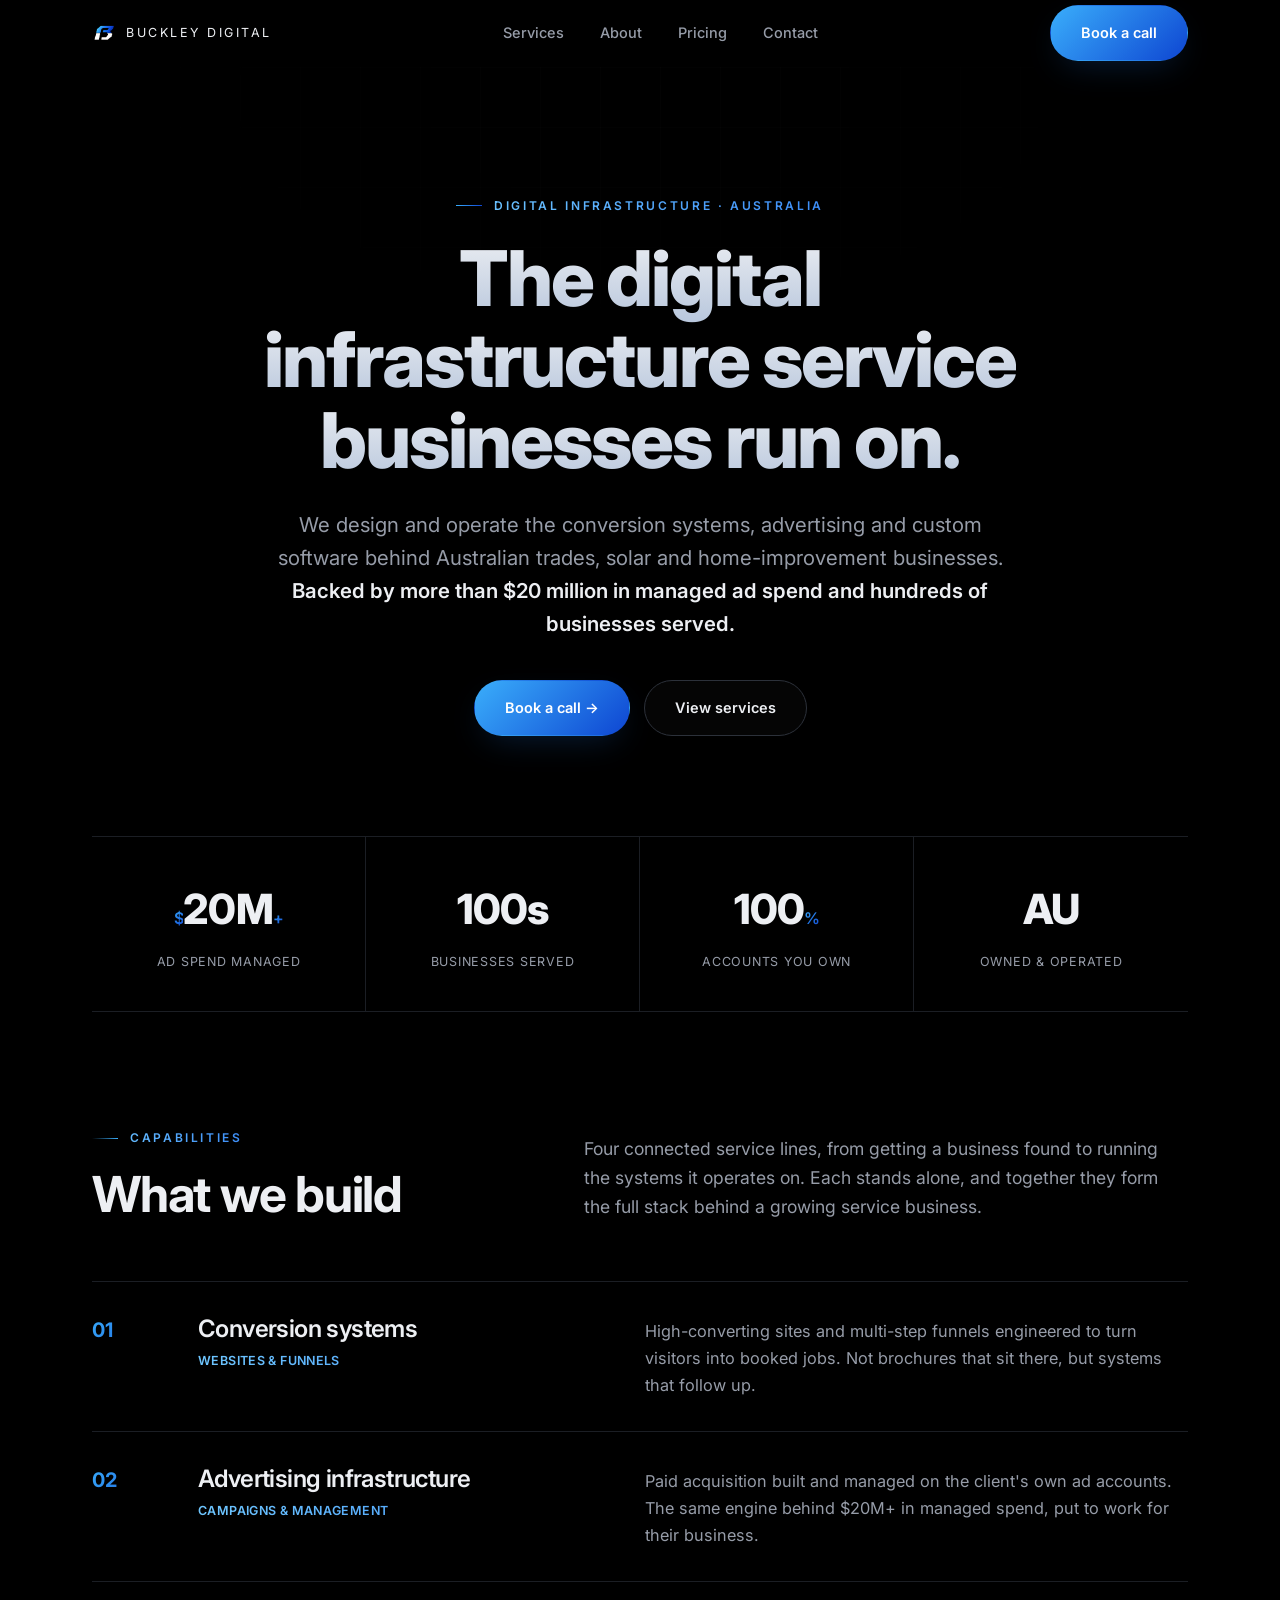
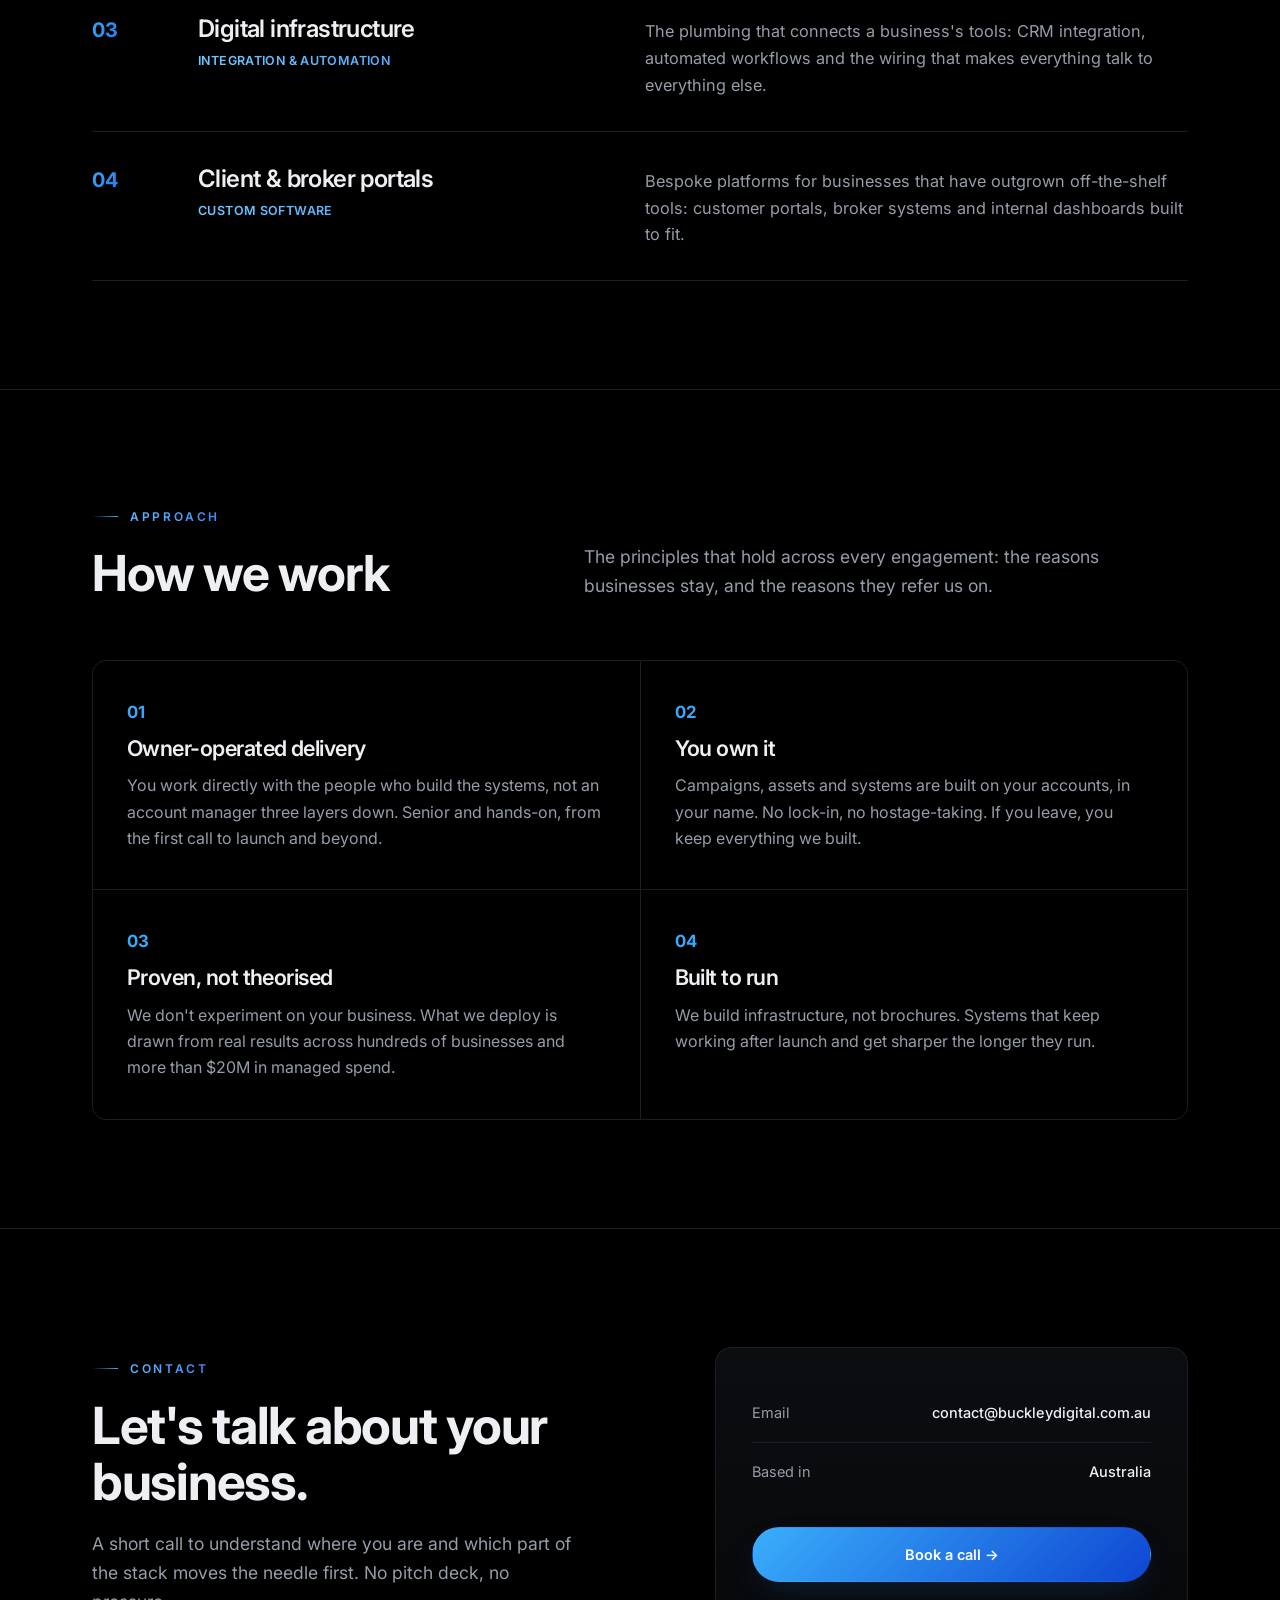
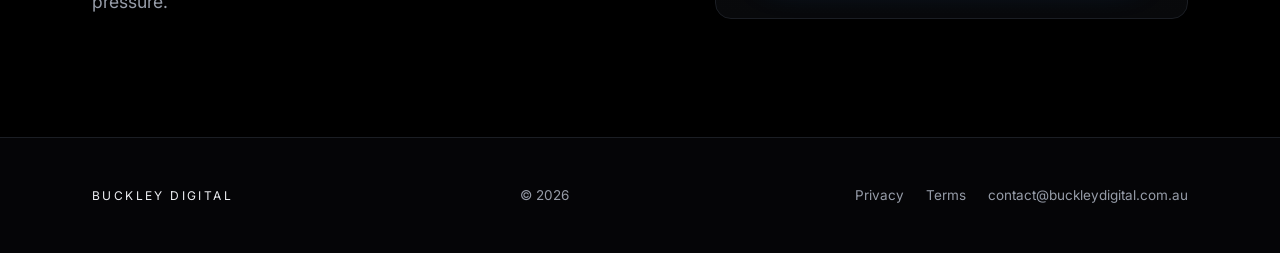
==== commit da03d414: "Replace onshore claim with account ownership, drop em dashes - Homepage stat tile now reads 100% "Ac" ====
--- a/index.html
+++ b/index.html
@@ -61,7 +61,7 @@
 <div class="wrap"><div class="stats reveal">
   <div class="s"><div class="n"><span class="u">$</span>20M<span class="u">+</span></div><div class="l">Ad spend managed</div></div>
   <div class="s"><div class="n">100s</div><div class="l">Businesses served</div></div>
-  <div class="s"><div class="n">100<span class="u">%</span></div><div class="l">Onshore delivery</div></div>
+  <div class="s"><div class="n">100<span class="u">%</span></div><div class="l">Accounts you own</div></div>
   <div class="s"><div class="n">AU</div><div class="l">Owned &amp; operated</div></div>
 </div></div>
 
@@ -88,7 +88,7 @@
       <p>The principles that hold across every engagement: the reasons businesses stay, and the reasons they refer us on.</p>
     </div>
     <div class="principles reveal">
-      <div class="principle"><div class="pn">01</div><h3>Owner-operated delivery</h3><p>You work directly with the people who build the systems, not an account manager three layers down. Senior, hands-on and onshore, from the first call to launch and beyond.</p></div>
+      <div class="principle"><div class="pn">01</div><h3>Owner-operated delivery</h3><p>You work directly with the people who build the systems, not an account manager three layers down. Senior and hands-on, from the first call to launch and beyond.</p></div>
       <div class="principle"><div class="pn">02</div><h3>You own it</h3><p>Campaigns, assets and systems are built on your accounts, in your name. No lock-in, no hostage-taking. If you leave, you keep everything we built.</p></div>
       <div class="principle"><div class="pn">03</div><h3>Proven, not theorised</h3><p>We don't experiment on your business. What we deploy is drawn from real results across hundreds of businesses and more than $20M in managed spend.</p></div>
       <div class="principle"><div class="pn">04</div><h3>Built to run</h3><p>We build infrastructure, not brochures. Systems that keep working after launch and get sharper the longer they run.</p></div>
--- a/styles.css
+++ b/styles.css
@@ -1,17 +1,20 @@
   :root{
-    --bg:#090A0D;
-    --bg-2:#0D0F13;
-    --panel:#13161B;
-    --panel-2:#0F1216;
-    --line:#20242B;
+    --bg:#000000;
+    --bg-2:#050507;
+    --panel:#0C0D10;
+    --panel-2:#08090B;
+    --line:#1B1E24;
     --line-2:#2C313A;
     --ink:#EDEFF3;
     --ink-dim:#969CA8;
     --ink-faint:#5B616C;
-    --accent:#5E8CC8;
-    --accent-bright:#89AEDE;
-    --accent-deep:#4670A8;
-    --glow:rgba(94,140,200,.30);
+    --accent:#247AE6;
+    --accent-bright:#3AAEFB;
+    --accent-deep:#0E46D2;
+    --grad:linear-gradient(135deg,#3AAEFB,#0E46D2);
+    --grad-soft:linear-gradient(90deg,#3AAEFB,#0E46D2);
+    --grad-text:linear-gradient(90deg,#6EC6FF,#3C8DF7);
+    --glow:rgba(36,122,230,.28);
     --max:1160px;
     --nav-h:66px;
   }
@@ -19,25 +22,27 @@
   html{scroll-behavior:smooth}
   html{overflow-x:hidden;overflow-x:clip}
   body{background:var(--bg);color:var(--ink);font-family:'Inter',system-ui,sans-serif;font-size:16.5px;line-height:1.65;-webkit-font-smoothing:antialiased;overflow-x:clip;position:relative}
-  body::before{content:'';position:absolute;top:0;left:0;right:0;height:1200px;z-index:0;pointer-events:none;background:radial-gradient(ellipse 95% 55% at 50% -8%, rgba(120,165,220,.55), transparent 60%),linear-gradient(180deg,#22406e 0%,#1a3358 20%,#142744 42%,#0e1b30 64%,var(--bg) 100%)}
+  body::before{content:none}
   .wrap{max-width:var(--max);margin:0 auto;padding:0 32px}
   h1,h2,h3{font-family:'Inter',system-ui,sans-serif;font-weight:700;line-height:1.08;letter-spacing:-.025em}
   a{color:inherit;text-decoration:none}
-  .eyebrow{font-size:12px;font-weight:600;letter-spacing:.22em;text-transform:uppercase;color:var(--accent-bright);display:inline-flex;align-items:center;gap:12px}
-  .eyebrow::before{content:"";width:26px;height:1px;background:linear-gradient(90deg,transparent,var(--accent));display:inline-block}
+  .grad-text,.cap .idx,.principle .pn,.svc .pn,.step .pn,.stats .n .u{background:var(--grad);-webkit-background-clip:text;background-clip:text;-webkit-text-fill-color:transparent;color:transparent}
+  .eyebrow,.cap .tag,.card .kicker{background:var(--grad-text);-webkit-background-clip:text;background-clip:text;-webkit-text-fill-color:transparent;color:transparent}
+  .eyebrow{font-size:12px;font-weight:600;letter-spacing:.22em;text-transform:uppercase;display:inline-flex;align-items:center;gap:12px}
+  .eyebrow::before{content:"";width:26px;height:1px;background:linear-gradient(90deg,transparent,#3AAEFB);display:inline-block;-webkit-text-fill-color:initial}
   .eyebrow.centred{justify-content:center}
-  .eyebrow.centred::before{background:var(--accent)}
+  .eyebrow.centred::before{background:var(--grad-soft)}
 
   /* buttons */
   .btn{font-family:'Inter';font-size:14.5px;font-weight:600;padding:15px 30px;border-radius:100px;display:inline-flex;align-items:center;gap:9px;transition:.2s;cursor:pointer;border:1px solid transparent;white-space:nowrap}
-  .btn-primary{background:linear-gradient(180deg,var(--accent-bright),var(--accent-deep));color:#081018;box-shadow:0 12px 34px -12px var(--glow)}
+  .btn-primary{background:var(--grad);color:#FFFFFF;box-shadow:0 12px 34px -12px var(--glow)}
   .btn-primary:hover{transform:translateY(-2px);box-shadow:0 18px 44px -12px var(--glow)}
   .btn-ghost{border-color:var(--line-2);color:var(--ink);background:rgba(255,255,255,.02)}
   .btn-ghost:hover{border-color:var(--accent);color:var(--accent-bright)}
 
   /* nav */
   header{position:sticky;position:-webkit-sticky;top:0;z-index:60;width:100%;background:transparent;border-bottom:1px solid transparent;padding-top:env(safe-area-inset-top,0px);transition:background .3s ease,border-color .3s ease}
-  header.scrolled{background:linear-gradient(180deg,rgba(94,140,200,.14),rgba(20,24,32,.55));-webkit-backdrop-filter:blur(16px);backdrop-filter:blur(16px);border-bottom:1px solid rgba(94,140,200,.12)}
+  header.scrolled{background:rgba(0,0,0,.72);-webkit-backdrop-filter:blur(18px) saturate(140%);backdrop-filter:blur(18px) saturate(140%);border-bottom:1px solid var(--line)}
   .nav{display:flex;align-items:center;justify-content:space-between;min-height:var(--nav-h);gap:16px}
   .brand{font-family:'Inter';font-weight:400;font-size:12.5px;letter-spacing:.2em;text-transform:uppercase;display:flex;align-items:center;gap:10px;white-space:nowrap;min-width:0}
   .brand .mk{width:24px;height:24px;flex-shrink:0;display:block}
@@ -50,7 +55,7 @@
   .burger.active span:nth-child(1){transform:translateY(7px) rotate(45deg)}
   .burger.active span:nth-child(2){opacity:0}
   .burger.active span:nth-child(3){transform:translateY(-7px) rotate(-45deg)}
-  .mobile-menu{position:fixed;top:calc(var(--nav-h) + env(safe-area-inset-top,0px));left:0;right:0;bottom:auto;background:rgba(9,10,13,.98);border-bottom:1px solid var(--line);padding:20px 32px 32px;display:flex;flex-direction:column;gap:4px;transform:translateY(-120%);visibility:hidden;pointer-events:none;transition:transform .32s cubic-bezier(.4,0,.2,1),visibility 0s linear .32s;z-index:55}
+  .mobile-menu{position:fixed;top:calc(var(--nav-h) + env(safe-area-inset-top,0px));left:0;right:0;bottom:auto;background:rgba(0,0,0,.97);border-bottom:1px solid var(--line);padding:20px 32px 32px;display:flex;flex-direction:column;gap:4px;transform:translateY(-120%);visibility:hidden;pointer-events:none;transition:transform .32s cubic-bezier(.4,0,.2,1),visibility 0s linear .32s;z-index:55}
   .mobile-menu.open{transform:translateY(0);visibility:visible;pointer-events:auto;-webkit-backdrop-filter:blur(16px);backdrop-filter:blur(16px);transition:transform .32s cubic-bezier(.4,0,.2,1),visibility 0s}
   .mobile-menu a{padding:16px 0;font-size:18px;font-weight:500;border-bottom:1px solid var(--line);color:var(--ink)}
   .mobile-menu .btn{margin-top:20px;justify-content:center}
@@ -65,7 +70,7 @@
   /* hero */
   .hero{position:relative;z-index:1;padding:120px 0 100px;text-align:center;overflow:visible}
   .top-gradient{display:none}
-  .hero-grid{position:absolute;inset:0;background-image:linear-gradient(rgba(255,255,255,.05) 1px,transparent 1px),linear-gradient(90deg,rgba(255,255,255,.05) 1px,transparent 1px);background-size:60px 60px;opacity:.6;mask-image:radial-gradient(ellipse 70% 60% at 50% 4%,#000,transparent 62%)}
+  .hero-grid{position:absolute;inset:0;background-image:linear-gradient(rgba(255,255,255,.035) 1px,transparent 1px),linear-gradient(90deg,rgba(255,255,255,.035) 1px,transparent 1px);background-size:60px 60px;opacity:.35;mask-image:radial-gradient(ellipse 70% 60% at 50% 4%,#000,transparent 62%)}
   .hero-inner{position:relative;max-width:900px;margin:0 auto}
   .hero h1{font-size:clamp(2.2rem,6vw,5rem);font-weight:800;margin:24px auto 0;line-height:1.05;max-width:16ch;margin-left:auto;margin-right:auto}
   .hero h1 .g{background:linear-gradient(180deg,var(--ink),#B7C6DC);-webkit-background-clip:text;background-clip:text;-webkit-text-fill-color:transparent}
@@ -78,7 +83,7 @@
   .stats .s{padding:38px 30px;border-right:1px solid var(--line);text-align:center}
   .stats .s:last-child{border-right:none}
   .stats .n{font-family:'Inter';font-weight:800;font-size:clamp(1.9rem,3.4vw,2.6rem);letter-spacing:-.02em}
-  .stats .n .u{color:var(--accent-bright);font-size:1rem;font-weight:600;font-family:'Inter'}
+  .stats .n .u{font-size:1rem;font-weight:600;font-family:'Inter'}
   .stats .l{font-size:12.5px;color:var(--ink-dim);margin-top:8px;letter-spacing:.06em;text-transform:uppercase}
   @media(max-width:820px){.stats{grid-template-columns:1fr 1fr}.stats .s:nth-child(2){border-right:none}.stats .s:nth-child(1),.stats .s:nth-child(2){border-bottom:1px solid var(--line)}}
 
@@ -92,10 +97,10 @@
   /* capabilities */
   .cap{display:grid;grid-template-columns:76px 1fr 1.3fr;gap:30px;padding:32px 0;border-top:1px solid var(--line);align-items:baseline;transition:.22s}
   .cap:last-child{border-bottom:1px solid var(--line)}
-  .cap:hover{background:linear-gradient(90deg,rgba(94,140,200,.06),transparent)}
-  .cap .idx{font-family:'Inter';font-size:1.25rem;font-weight:700;color:var(--accent)}
+  .cap:hover{background:linear-gradient(90deg,rgba(58,174,251,.07),transparent)}
+  .cap .idx{font-family:'Inter';font-size:1.25rem;font-weight:700}
   .cap h3{font-size:1.5rem;font-weight:600}
-  .cap .tag{font-family:'Inter';font-size:12.5px;color:var(--accent-bright);font-weight:600;margin-top:9px;letter-spacing:.03em;text-transform:uppercase}
+  .cap .tag{font-family:'Inter';font-size:12.5px;font-weight:600;margin-top:9px;letter-spacing:.03em;text-transform:uppercase}
   .cap p{color:var(--ink-dim);font-size:1.02rem}
   @media(max-width:760px){.cap{grid-template-columns:1fr;gap:12px;padding:28px 0}.cap .idx{order:-1;font-size:1.2rem}}
 
@@ -103,7 +108,7 @@
   .principles{display:grid;grid-template-columns:1fr 1fr;gap:1px;background:var(--line);border:1px solid var(--line);border-radius:14px;overflow:hidden}
   .principle{background:var(--bg);padding:38px 34px;transition:.22s}
   .principle:hover{background:var(--panel-2)}
-  .principle .pn{font-family:'Inter';color:var(--accent);font-size:1.05rem;font-weight:700}
+  .principle .pn{font-family:'Inter';font-size:1.05rem;font-weight:700}
   .principle h3{font-size:1.35rem;font-weight:600;margin:10px 0 12px}
   .principle p{color:var(--ink-dim);font-size:1rem}
   @media(max-width:760px){.principles{grid-template-columns:1fr}}
@@ -141,12 +146,12 @@
   /* service detail */
   .svc{display:grid;grid-template-columns:1fr 1.25fr;gap:44px;padding:52px 0;border-top:1px solid var(--line)}
   .svc:last-child{border-bottom:1px solid var(--line)}
-  .svc .pn{font-family:'Inter';color:var(--accent);font-size:1.05rem;font-weight:700}
+  .svc .pn{font-family:'Inter';font-size:1.05rem;font-weight:700}
   .svc h2{font-size:clamp(1.6rem,2.8vw,2.1rem);font-weight:700;margin:10px 0 14px}
   .svc .lead{color:var(--ink-dim);font-size:1.05rem}
   .list{list-style:none;display:grid;gap:13px}
   .list li{position:relative;padding-left:26px;color:var(--ink-dim);font-size:1rem}
-  .list li::before{content:'';position:absolute;left:2px;top:.62em;width:9px;height:9px;border:1px solid var(--accent);border-radius:2px;transform:rotate(45deg)}
+  .list li::before{content:'';position:absolute;left:2px;top:.62em;width:9px;height:9px;border:1px solid transparent;border-radius:2px;transform:rotate(45deg);background:var(--grad) border-box;-webkit-mask:linear-gradient(#000 0 0) padding-box,linear-gradient(#000 0 0);-webkit-mask-composite:xor;mask:linear-gradient(#000 0 0) padding-box,linear-gradient(#000 0 0);mask-composite:exclude}
   .list li b{color:var(--ink);font-weight:600}
   @media(max-width:820px){.svc{grid-template-columns:1fr;gap:20px;padding:40px 0}}
 
@@ -155,14 +160,14 @@
   .card{border:1px solid var(--line);border-radius:16px;background:linear-gradient(180deg,var(--panel),var(--panel-2));padding:34px 30px;display:flex;flex-direction:column;gap:14px;transition:.22s}
   .card:hover{border-color:var(--line-2);transform:translateY(-3px)}
   .card h3{font-size:1.3rem;font-weight:600}
-  .card .kicker{font-size:12px;font-weight:600;letter-spacing:.18em;text-transform:uppercase;color:var(--accent-bright)}
+  .card .kicker{font-size:12px;font-weight:600;letter-spacing:.18em;text-transform:uppercase}
   .card p{color:var(--ink-dim);font-size:1rem}
   @media(max-width:900px){.cards{grid-template-columns:1fr}}
 
   /* numbered steps */
   .steps{display:grid;grid-template-columns:repeat(3,1fr);gap:1px;background:var(--line);border:1px solid var(--line);border-radius:14px;overflow:hidden}
   .step{background:var(--bg);padding:34px 30px}
-  .step .pn{font-family:'Inter';color:var(--accent);font-size:1.05rem;font-weight:700}
+  .step .pn{font-family:'Inter';font-size:1.05rem;font-weight:700}
   .step h3{font-size:1.2rem;font-weight:600;margin:10px 0 10px}
   .step p{color:var(--ink-dim);font-size:.99rem}
   @media(max-width:900px){.steps{grid-template-columns:1fr}}
@@ -175,12 +180,12 @@
   .prose p{color:var(--ink-dim);margin-bottom:16px}
   .prose ul{list-style:none;display:grid;gap:11px;margin:0 0 18px}
   .prose li{position:relative;padding-left:24px;color:var(--ink-dim)}
-  .prose li::before{content:'';position:absolute;left:3px;top:.68em;width:6px;height:6px;background:var(--accent);border-radius:50%}
+  .prose li::before{content:'';position:absolute;left:3px;top:.68em;width:6px;height:6px;background:var(--grad);border-radius:50%}
   .prose a{color:var(--accent-bright);text-decoration:underline;text-underline-offset:3px}
   .prose a:hover{color:var(--ink)}
   .prose b,.prose strong{color:var(--ink);font-weight:600}
   .meta{font-size:13.5px;color:var(--ink-faint);letter-spacing:.04em;text-transform:uppercase}
-  .callout{border:1px solid var(--line);border-left:2px solid var(--accent);border-radius:10px;background:var(--panel-2);padding:22px 24px;margin:26px 0}
+  .callout{border:1px solid var(--line);border-left:2px solid var(--accent-bright);border-radius:10px;background:var(--panel-2);padding:22px 24px;margin:26px 0}
   .callout p:last-child{margin-bottom:0}
   .foot-legal{display:flex;gap:22px;flex-wrap:wrap}
   .foot-legal a:hover{color:var(--ink)}
